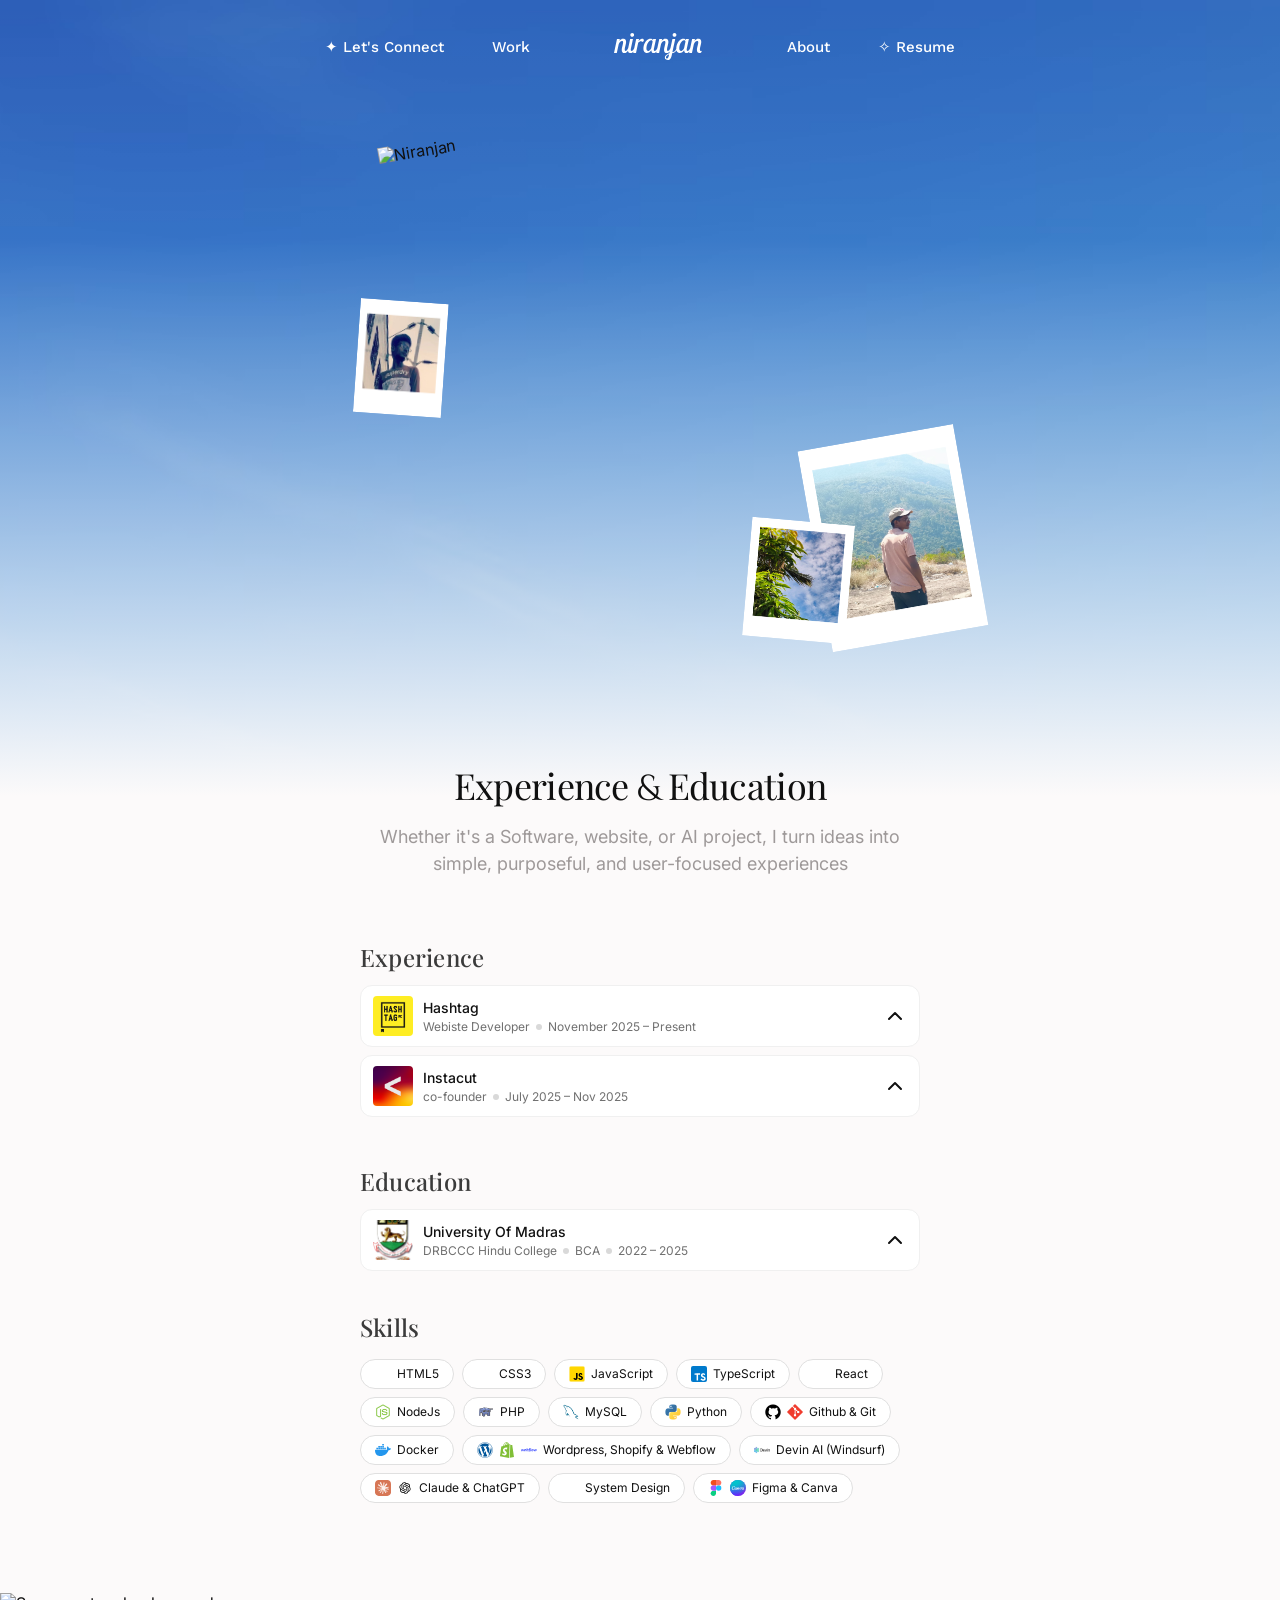
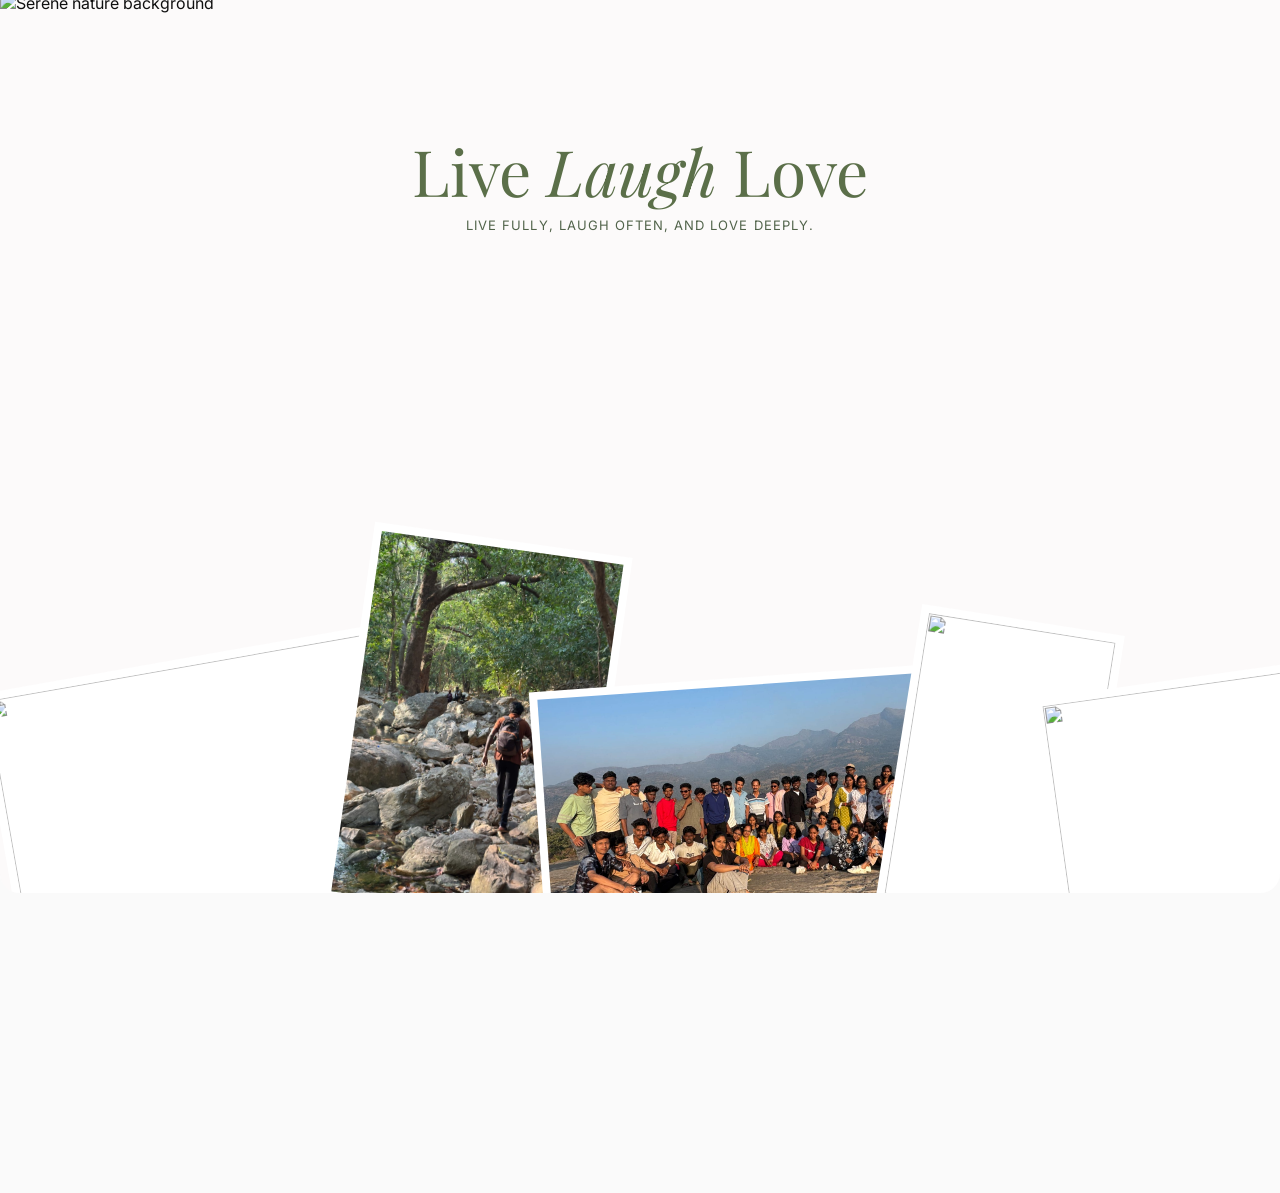
==== about.html @ 73307253 "first commit" ====
<!DOCTYPE html>
<html lang="en">
<head>
<meta charset="UTF-8">
<meta name="viewport" content="width=device-width, initial-scale=1.0">
<title>Niranjan’s — About</title>
<link rel="preconnect" href="https://fonts.googleapis.com">
<link rel="preconnect" href="https://fonts.gstatic.com" crossorigin>
<link href="https://fonts.googleapis.com/css2?family=Playfair+Display:ital,wght@0,400;0,500;1,400&family=Cinzel:wght@400;500&family=Inter:wght@400;500;600&family=Work+Sans:wght@400;500&display=swap" rel="stylesheet">
<script src="https://unpkg.com/@lottiefiles/dotlottie-wc@0.9.14/dist/dotlottie-wc.js" type="module"></script>

    <link rel="stylesheet" href="css/about.css">
    <link rel="stylesheet" href="css/style.css">
    <link rel="icon" href="public/assets/icons/favicon/favicon.ico" type="image/x-icon">
</head>
<body>

<!-- NAVBAR -->
        <nav class="navbar">
            <div class="nav-links-group">
                <a href="mailto:aniranjan2004@gmail.com" class="nav-link">
                    <div class="nav-link-inner">
                        <span>✦ Let's Connect</span>
                        <span>✦ Let's Connect</span>
                    </div>
                </a>
                <a href="#work" class="nav-link">
                    <div class="nav-link-inner">
                        <span>Work</span>
                        <span>Work</span>
                    </div>
                </a>
                <a href="index.html">
                  <img src="public/assets/icons/niranjan.svg" alt="Niranjan" class="nav-logo">
                </a>
                <a href="about.html" class="nav-link">
                    <div class="nav-link-inner">
                        <span>About</span>
                        <span>About</span>
                    </div>
                </a>
                <a href="https://drive.google.com/file/d/1R5BVgg8N4prDzlqv-1EK7jpvKaX9labQ/view?usp=sharing" target="_blank" class="nav-link"> 
                    <div class="nav-link-inner">
                        <span>✧ Resume</span>
                        <span>✧ Resume</span>
                    </div>
                </a>
            </div>
        </nav>

    <div class="main-wrapper">

<div class="about-hero-wrap">
  <div class="hero-bg-mask"></div>

  <!-- HERO PHOTO STACK -->
  <section class="hero-section">
    <dotlottie-wc
        src="https://lottie.host/df0c2ca3-79ed-4491-9a97-09121d2dab87/uftMooYGn1.lottie"
        class="hero-lottie"
        autoplay
        loop
        speed="0.5"
    ></dotlottie-wc>
    <div class="hero-photo-stack">
    <!-- Main portrait -->
    <img class="photo-main" src="public/assets/icons/paper.svg" alt="Niranjan" onclick="openLetter()" style="cursor:pointer;">
    <!-- Side portraits -->
    <img class="photo-portrait1" src="public/assets/images/about/niranjan1.png" alt="">
    <img class="photo-portrait2" src="public/assets/images/about/niranjan2.png" alt="">
    <img class="photo-landscape" src="public/assets/images/about/sky.png" alt="">
  </div>
</section>

<!-- LETTER MODAL -->
<div id="letter-modal" class="letter-modal" onclick="closeLetter(event)">
  <div class="letter-card" onclick="event.stopPropagation()">
    <button class="letter-close" onclick="closeLetter()">&times;</button>
    <div class="letter-content">
      <p class="letter-greeting">Dear Reader,</p>
      <p class="letter-body">
        I'm Niranjan — a freelancer and entrepreneur at the intersection of technology, design, and purposeful creation.
      </p>
      <p class="letter-body">
        I build digital experiences: websites, brands, and AI projects rooted in real problems. But what drives me isn't just the output. It's the questions behind it — why something should exist, how it should feel, and what it could mean to the person on the other end.
      </p>
      <p class="letter-body">
        <span style="color: rgb(135, 79, 255);">Curiosity is how I start. Action is how I finish.</span> And somewhere in between, I try to make things people actually connect with.
      </p>
      <p class="letter-body">
        When I'm not building, I'm exploring new tech, reading, watching anime, or finding ideas in everyday moments.
      </p>
      <p class="letter-signoff">Warm regards,</p>
      <p class="letter-name">Niranjan</p>
    </div>
  </div>
</div>

<!-- EXPERIENCE & EDUCATION -->
<section class="exp-section">
  <div class="exp-inner">
    <div class="section-header">
      <h1>Experience <span style="font-family:'Cinzel',serif;">&amp;</span> Education</h1>
      <p>Whether it's a Software, website, or AI project, I turn ideas into simple, purposeful, and user-focused experiences</p>
    </div>

    <div class="two-col">
      <!-- EXPERIENCE -->
      <div>
        <p class="col-label">Experience</p>

        <!-- Rentickle -->
        <div class="accordion-card" onclick="toggleCard(this)">
          <div class="card-header">
            <img class="card-logo" src="public/assets/images/about/hashtag.png" alt="Hashtag">
            <div class="card-meta">
              <div class="card-company">Hashtag</div>
              <div class="card-sub">
                <span class="card-role">Webiste Developer</span>
                <span class="card-dot"></span>
                <span class="card-date">November 2025 – Present</span>
              </div>
            </div>
            <svg class="card-chevron" viewBox="0 0 24 24" fill="none" stroke="currentColor" stroke-width="2" stroke-linecap="round" stroke-linejoin="round">
              <path d="M18 15L12 9L6 15"/>
            </svg>
          </div>
          <div class="card-body">
            <hr class="card-divider">
            <ul class="card-bullets">
              <li>Redesigned internal dashboards and product workflows, improving usability and operational efficiency for internal teams.</li>
              <li>Led redesign of the Trelif (premium furniture) experience, introducing improved product discovery and interaction patterns.</li>
              <li>Designed and launched key monetization features — Buy, Advance Payment, and Protection Plan, optimizing the checkout flow.</li>
            </ul>
            <div class="card-tags">
              <span class="tag tag-green">Bounce Rate ↓20%</span>
              <span class="tag tag-blue">Engagement ↑65%</span>
              <span class="tag tag-purple">Avg. Time on Page ↑40%</span>
            </div>
          </div>
        </div>

        <!-- Totality Corp -->
        <div class="accordion-card" onclick="toggleCard(this)">
          <div class="card-header">
            <img class="card-logo" src="public/assets/images/about/instacut.png" alt="InstaCut" style="object-fit:contain;">
            <div class="card-meta">
              <div class="card-company">Instacut</div>
              <div class="card-sub">
                <span class="card-role">co-founder</span>
                <span class="card-dot"></span>
                <span class="card-date">July 2025 – Nov 2025</span>
              </div>
            </div>
            <svg class="card-chevron" viewBox="0 0 24 24" fill="none" stroke="currentColor" stroke-width="2" stroke-linecap="round" stroke-linejoin="round">
              <path d="M18 15L12 9L6 15"/>
            </svg>
          </div>
          <div class="card-body">
            <hr class="card-divider">
            <ul class="card-bullets">
              <li>Built an AI Video Editor (MVP) which convert <span style="color:blueviolet">natural-language prompts into edit</span> (trim, resize, captions), cutting basic edit time.</li>
              <li>Engineered a modular Maestro + worker pipeline (FFmpeg, Whisper, Gemini) that turns user prompts into JSON task plans via an <span style="color:blueviolet">LLM orchestration layer</span>, enabling repeatable, scalable zero-shot edits.</li>
              <li>Developed frontend in JavaScript, delivering a responsive, low-latency editor UI that connects to the AI agent backend for real-time editing.</li>
            </ul>
            <div class="card-tags">
              <span class="tag tag-green">Edit Time ↓80%</span>
              <span class="tag tag-blue">Zero-Shot Success ↑95%</span>
              <span class="tag tag-purple">Response Time &lt; 10s</span>
            </div>
          </div>
        </div>
      </div>

      <!-- EDUCATION -->
      <div>
        <p class="col-label">Education</p>

        <div class="accordion-card" onclick="toggleCard(this)">
          <div class="card-header">
            <img class="card-logo" src="public/assets/images/about/madras-university.png" alt="University Of Madras">
            <div class="card-meta">
              <div class="card-company">University Of Madras</div>
              <div class="card-sub">
                <span class="card-role">DRBCCC Hindu College</span>
                <span class="card-dot"></span>
                <span class="card-role">BCA</span>
                <span class="card-dot"></span>
                <span class="card-date">2022 – 2025</span>
              </div>
            </div>
            <svg class="card-chevron" viewBox="0 0 24 24" fill="none" stroke="currentColor" stroke-width="2" stroke-linecap="round" stroke-linejoin="round">
              <path d="M18 15L12 9L6 15"/>
            </svg>
          </div>
          <div class="card-body">
            <hr class="card-divider">
            <ul class="card-bullets">
              <li>Internal Quality Assurance Cell (IQAC) - Student Member representing academic quality initiatives</li>
              <li>Published paper at International Conference - <span style="color:blueviolet">Researched and published a paper on AI & Blockchain</span></li>
              <li>Inohack Hackthon - Ranked <span style="color:blueviolet">Top 50</span> among 500+ team across Chennai</li>
            </ul>
          </div>
        </div>

        <!-- Skills -->
        <div class="skills-section">
          <p class="skills-label">Skills</p>
          <div class="skills-grid">
            <span class="skill-pill">
              <img src="https://framerusercontent.com/images/ukmuTyMJdiPz4SimpHiDBAeU.png" alt="">
              HTML5
            </span>
            <span class="skill-pill">
              <img src="https://framerusercontent.com/images/Sd2QKI3uytkiP9mJQQirVLv07QY.png" alt="">
              CSS3
            </span>
            <span class="skill-pill">
              <img src="public/assets/icons/skills/js.svg" alt="">
              JavaScript
            </span>
            <span class="skill-pill">
              <img src="public/assets/icons/skills/typescript.svg" alt="">
              TypeScript
            </span>
            <span class="skill-pill">
              <img src="https://framerusercontent.com/images/MJsxAOApPnA1B5Sj9H8xXHf47qk.png" alt="">
              React
            </span>
            <span class="skill-pill">
              <img src="public/assets/icons/skills/node.svg" alt="">
              NodeJs
            </span>
            <span class="skill-pill">
              <img src="public/assets/icons/skills/php.svg" alt="">
              PHP
            </span>
            <span class="skill-pill">
              <img src="public/assets/icons/skills/mysql.svg" alt="">
              MySQL
            </span>
            <span class="skill-pill">
              <img src="public/assets/icons/skills/py.svg" alt="">
              Python
            </span>
            <span class="skill-pill">
              <img src="public/assets/icons/skills/github.svg" alt="">
              <img src="public/assets/icons/skills/git.svg" alt="">
              Github &amp; Git
            </span>
            <span class="skill-pill">
              <img src="public/assets/icons/skills/docker.svg" alt="">
              Docker
            </span>
            <span class="skill-pill">
              <img src="public/assets/icons/skills/wordpress.svg" alt="">
              <img src="public/assets/icons/skills/shopify.svg" alt="">
              <img src="public/assets/icons/skills/webflow1.svg" alt="">
              Wordpress, Shopify &amp; Webflow
            </span>
            <!-- <span class="skill-pill">
              <img src="public/assets/icons/skills/shopify.svg" alt="">
              Shopify
            </span>
            <span class="skill-pill">
              <img src="public/assets/icons/skills/webflow1.svg" alt="">
              Webflow
            </span> -->
            <span class="skill-pill">
              <img src="public/assets/icons/skills/devin.png" alt="">
              Devin AI (Windsurf)
            </span>
            <span class="skill-pill">
              <img src="public/assets/icons/skills/claude.svg" alt="">
              <img src="public/assets/icons/skills/chatgpt.svg" alt="">
              Claude & ChatGPT
            </span>
            <span class="skill-pill">
              <img src="https://framerusercontent.com/images/UzRitgp1XWjh8Ueg2260X48p8.png" alt="">
              System Design
            </span>
            <span class="skill-pill">
              <img src="public/assets/icons/skills/figma.svg" alt="">
              <img src="public/assets/icons/skills/canva.svg" alt="">
              Figma &amp; Canva
            </span>
          </div>
        </div>
      </div>
    </div>
  </div>
</section>
</div> <!-- End about-hero-wrap -->

<!-- GALLERY / HAKUNA MATATA -->
<section class="gallery-section">
  <img class="gallery-bg" src="public/assets/images/about/lll/bg.png" alt="Serene nature background">

  <div class="gallery-text">
    <h2>Live <em>Laugh</em> Love</h2>
    <p>Live fully, laugh often, and love deeply.</p>
  </div>
  <div class="polaroid-float" style="width:420px;height:300px;bottom:-7%;left:0%;transform:rotate(-10deg);">
    <img src="public/assets/images/about/lll/1.png" alt="">
  </div>
  <div class="polaroid-float" style="width:260px;height:400px;bottom:-5%;left:27%;transform:rotate(8deg);">
    <img src="public/assets/images/about/lll/5.png" alt="">
  </div>
  <div class="polaroid-float" style="width:460px;height:280px;bottom:-7%;left:42%;transform:rotate(-4deg);">
    <img src="public/assets/images/about/lll/4.png" alt="">
  </div>
  <div class="polaroid-float" style="width:205px;height:320px;bottom:-5%;left:70%;transform:rotate(9deg);">
    <img src="public/assets/images/about/lll/8.png" alt="">
  </div>
  <div class="polaroid-float" style="width:290px;height:260px;bottom:-5%;left:82%;transform:rotate(-8deg);">
    <img src="public/assets/images/about/lll/3.png" alt="">
  </div>
</section>

    </div> <!-- End Main Wrapper -->

    <!-- FOOTER (Sticky underneath wrapper) -->
    <footer class="footer">
        <img src="https://framerusercontent.com/images/jcxIg0ZV0yKDXmeUEhqv7FK9Y.webp" alt="Background" class="footer-bg">
        
        <div class="footer-content">
            
            <div class="footer-row">
                <!-- Social Links -->
                <div class="social-links">
                    <a href="mailto:aniranjan2004@gmail.com" class="social-link">
                        <img src="https://framerusercontent.com/images/XbIeZJi5CO1p6mpJPpaR8ylKOU.svg?width=26&height=26" alt="Email">
                    </a>
                    <a href="https://x.com/_n1ran" class="social-link">
                        <img src="public/assets/icons/social-media/x.svg" alt="X">
                    </a>
                    <a href="https://www.linkedin.com/in/ni3an/" class="social-link">
                        <img src="https://framerusercontent.com/images/FRI0z8WljXBnvEGx5xS5xIxd1Y.svg" alt="LinkedIn">
                    </a>
                    <a href="https://www.instagram.com/im.niran/" class="social-link">
                        <img src="public/assets/icons/social-media/insta.svg" alt="Instagram">
                    </a>
                </div>

                <!-- Footer Nav -->
                <div class="footer-nav">
                    <a href="#" class="footer-nav-link">
                        <div class="nav-link-inner">
                            <span>Home</span>
                            <span>Home</span>
                        </div>
                    </a>
                    <a href="#work" class="footer-nav-link">
                        <div class="nav-link-inner">
                            <span>Work</span>
                            <span>Work</span>
                        </div>
                    </a>
                    <a href="about.html" class="footer-nav-link">
                        <div class="nav-link-inner">
                            <span>About</span>
                            <span>About</span>
                        </div>
                    </a>
                    <a href="#" class="footer-nav-link"> <!-- TODO: Add resume link -->
                        <div class="nav-link-inner">
                            <span>Resume</span>
                            <span>Resume</span>
                        </div>
                    </a>
                </div>
            </div>

            <!-- Animal Line Divider (Inline SVGs extracted from Framer) -->
            <div class="footer-divider">
                <img src="data:image/svg+xml,<svg xmlns=%22http://www.w3.org/2000/svg%22 xmlns:xlink=%22http://www.w3.org/1999/xlink%22 viewBox=%220 0 32 31.5%22><path d=%22M 31.432 29.7 C 27.215 30.011 22.353 29.326 18.779 28.572 C 17.732 28.352 16.796 28.126 16.019 27.917 C 15.426 27.757 14.925 27.608 14.538 27.479 C 11.913 26.604 10.5 24.585 7.808 21.69 C 5.654 19.375 3.769 14.085 3.096 11.729 C 2.446 9.126 2.733 3.423 9.087 1.431 C 14.451 -0.251 17.251 5.498 18.343 10.016 C 19.797 11.308 27.82 12.918 31.432 13.412 Z%22 fill=%22rgb(189, 93, 9)%22></path><path d=%22M 18.779 28.572 C 22.353 29.326 27.215 30.011 31.432 29.7 L 31.432 13.412 C 27.82 12.918 19.797 11.308 18.343 10.016 L 18.779 12.335 C 18.195 7.87 15.44 -0.561 9.087 1.431 C 2.733 3.423 2.446 9.126 3.096 11.729 C 3.769 14.085 5.654 19.375 7.808 21.69 C 10.5 24.585 11.913 26.604 14.538 27.479 C 14.925 27.608 15.426 27.757 16.019 27.917 C 16.796 28.126 17.732 28.352 18.779 28.572 Z%22 fill=%22transparent%22 stroke-width=%220.73%22 stroke=%22rgb(0,0,0)%22 stroke-linejoin=%22round%22 stroke-dasharray=%22%22></path><path d=%22M 24.934 17.554 C 25.065 17.652 25.208 17.763 25.357 17.883 C 26.341 18.617 27.72 19.449 27.627 18.564 C 27.549 17.831 26.846 17.261 26.214 16.915 C 25.978 16.812 25.749 16.709 25.54 16.612 C 25.725 16.675 25.964 16.778 26.214 16.915 C 26.846 17.261 27.549 17.831 27.627 18.564 C 27.72 19.449 26.341 18.617 25.357 17.883 C 25.204 17.768 25.061 17.657 24.934 17.554 Z%22 fill=%22rgb(189, 93, 9)%22></path><path d=%22M 20.627 16.208 C 20.932 16.521 21.25 16.832 21.569 17.135 C 23.174 18.469 24.392 20.227 26.908 20.595 C 27.016 20.561 27.125 20.517 27.237 20.411 C 27.348 20.308 27.418 20.138 27.422 19.999 C 27.427 19.717 27.328 19.544 27.242 19.38 C 27.058 19.061 26.838 18.81 26.612 18.567 C 26.156 18.088 25.664 17.665 25.146 17.271 L 24.712 17.829 C 25.201 18.228 25.707 18.599 26.269 18.921 C 26.507 19.053 26.743 19.18 27.053 19.264 C 27.208 19.293 27.396 19.37 27.699 19.214 C 27.848 19.13 27.943 18.955 27.966 18.838 C 27.995 18.713 27.99 18.62 27.98 18.527 C 27.73 17.206 26.609 16.684 25.644 16.311 L 25.406 16.901 C 26.093 17.203 26.788 17.484 27.512 17.714 C 27.887 17.819 28.211 17.956 28.706 17.935 C 28.775 17.923 28.867 17.917 28.974 17.811 C 29.027 17.755 29.056 17.677 29.06 17.61 C 29.063 17.544 29.053 17.504 29.04 17.458 C 28.987 17.311 28.919 17.237 28.853 17.153 C 28.718 16.995 28.581 16.871 28.432 16.74 C 27.689 16.094 26.866 15.528 25.955 15.159 C 25.542 14.998 25.108 14.856 24.665 14.862 C 25.103 14.904 25.511 15.087 25.898 15.284 C 26.749 15.731 27.494 16.345 28.167 17.023 C 28.299 17.156 28.418 17.285 28.517 17.418 C 28.565 17.483 28.607 17.559 28.611 17.587 C 28.613 17.593 28.609 17.592 28.61 17.574 C 28.609 17.555 28.621 17.519 28.642 17.497 C 28.685 17.458 28.68 17.474 28.656 17.472 C 28.403 17.47 28.015 17.332 27.685 17.21 C 27.006 16.952 26.334 16.644 25.675 16.323 L 25.436 16.913 C 26.265 17.235 27.194 17.866 27.273 18.601 C 27.277 18.642 27.273 18.671 27.272 18.671 C 27.268 18.675 27.292 18.621 27.331 18.6 C 27.409 18.571 27.318 18.598 27.233 18.568 C 27.05 18.519 26.832 18.41 26.624 18.293 C 26.12 18.005 25.624 17.649 25.157 17.279 L 24.723 17.838 C 25.218 18.203 25.704 18.602 26.136 19.029 C 26.35 19.243 26.556 19.47 26.698 19.698 C 26.768 19.808 26.814 19.931 26.812 19.972 C 26.811 19.992 26.817 19.977 26.814 19.986 C 26.809 19.994 26.78 20.016 26.73 20.033 C 25.125 19.834 23.261 18.206 21.659 17.031 C 21.312 16.762 20.964 16.485 20.627 16.208 Z%22 fill=%22rgb(0,0,0)%22></path><path d=%22M 19.375 27.988 C 19.366 27.988 19.357 27.987 19.348 27.987 C 19.357 27.987 19.366 27.987 19.375 27.988 Z%22 fill=%22rgb(189, 93, 9)%22></path><path d=%22M 16.05 24.419 C 16.285 24.598 16.529 24.768 16.776 24.932 C 17.395 25.334 18.019 25.724 18.759 25.967 C 19.18 26.096 19.601 26.215 20.01 26.345 C 20.214 26.411 20.417 26.479 20.604 26.557 C 20.696 26.596 20.786 26.638 20.858 26.682 C 20.893 26.704 20.924 26.727 20.939 26.742 C 20.956 26.756 20.942 26.766 20.923 26.702 C 20.919 26.681 20.916 26.651 20.923 26.613 C 20.929 26.573 20.951 26.529 20.972 26.502 C 21.022 26.444 21.05 26.44 21.058 26.435 C 21.074 26.429 21.048 26.435 21.021 26.435 C 20.965 26.436 20.888 26.432 20.81 26.426 C 20.654 26.413 20.485 26.393 20.312 26.379 C 20.137 26.365 19.959 26.352 19.758 26.364 C 19.658 26.372 19.552 26.383 19.425 26.424 C 19.306 26.464 19.117 26.553 19.022 26.77 C 18.999 26.827 18.973 26.887 18.978 27.005 C 18.98 27.124 19.075 27.275 19.159 27.327 C 19.324 27.432 19.396 27.419 19.468 27.431 C 19.605 27.443 19.705 27.437 19.806 27.432 C 20.005 27.42 20.187 27.403 20.365 27.396 C 20.79 27.372 21.227 27.424 21.364 27.604 C 21.381 27.622 21.379 27.633 21.37 27.594 C 21.357 27.552 21.392 27.465 21.406 27.459 C 21.432 27.442 21.351 27.498 21.271 27.521 C 21.1 27.578 20.886 27.613 20.674 27.639 C 20.247 27.689 19.8 27.706 19.361 27.704 L 19.336 28.27 C 19.943 28.286 20.697 28.339 21.088 28.648 C 21.105 28.664 21.111 28.678 21.11 28.666 C 21.105 28.653 21.125 28.607 21.13 28.611 C 21.136 28.617 21.072 28.653 21.011 28.669 C 20.881 28.706 20.732 28.721 20.581 28.729 C 20.281 28.742 19.971 28.721 19.665 28.678 C 19.376 28.636 19.088 28.574 18.809 28.475 C 19.069 28.618 19.349 28.726 19.636 28.812 C 19.94 28.902 20.253 28.967 20.576 28.995 C 20.74 29.007 20.9 29.014 21.08 28.987 C 21.17 28.967 21.263 28.961 21.383 28.857 C 21.443 28.808 21.492 28.677 21.468 28.589 C 21.449 28.499 21.413 28.45 21.377 28.403 C 20.751 27.815 20.052 27.798 19.36 27.703 L 19.335 28.27 C 19.798 28.307 20.26 28.32 20.735 28.289 C 20.974 28.271 21.211 28.248 21.474 28.173 C 21.606 28.127 21.749 28.099 21.929 27.915 C 22.019 27.826 22.094 27.621 22.058 27.467 C 22.027 27.314 21.966 27.232 21.909 27.158 C 21.416 26.612 20.801 26.673 20.334 26.675 C 20.135 26.684 19.941 26.703 19.763 26.715 C 19.676 26.721 19.586 26.724 19.535 26.72 C 19.514 26.723 19.489 26.697 19.575 26.748 C 19.62 26.773 19.689 26.881 19.688 26.953 C 19.69 27.023 19.676 27.041 19.674 27.05 C 19.645 27.108 19.615 27.103 19.653 27.09 C 19.685 27.077 19.747 27.065 19.813 27.059 C 19.948 27.046 20.106 27.049 20.267 27.056 C 20.429 27.064 20.596 27.076 20.774 27.082 C 20.865 27.084 20.956 27.087 21.066 27.077 C 21.125 27.071 21.181 27.068 21.278 27.033 C 21.323 27.014 21.392 26.99 21.468 26.898 C 21.502 26.856 21.533 26.792 21.543 26.731 C 21.554 26.673 21.55 26.623 21.541 26.579 C 21.5 26.407 21.409 26.33 21.345 26.273 C 21.277 26.217 21.215 26.181 21.155 26.149 C 21.035 26.087 20.922 26.045 20.811 26.007 C 20.588 25.932 20.37 25.877 20.153 25.826 C 19.718 25.726 19.287 25.647 18.86 25.564 C 18.185 25.422 17.504 25.117 16.843 24.813 C 16.576 24.688 16.311 24.557 16.05 24.419 Z%22 fill=%22rgb(0,0,0)%22></path><path d=%22M 6.327 11.258 C 6.394 11.931 6.879 13.115 8.279 12.469 C 9.679 11.823 10.163 10.988 10.231 10.652 M 10.231 10.652 L 9.76 8.835 M 10.231 10.652 C 10.679 11.078 11.913 11.594 12.856 11.527 C 14.159 11.434 14.673 10.988 14.942 10.585 C 15.211 10.181 15.144 9.889 15.144 9.642%22 fill=%22transparent%22 stroke-width=%220.73%22 stroke=%22rgb(0,0,0)%22 stroke-linecap=%22round%22 stroke-linejoin=%22round%22 stroke-dasharray=%22%22></path><path d=%22M 8.615 8.498 L 9.76 8.902 L 10.5 7.96%22 fill=%22transparent%22 stroke-width=%220.73%22 stroke=%22rgb(0,0,0)%22 stroke-linecap=%22round%22 stroke-miterlimit=%2210%22 stroke-dasharray=%22%22></path><path d=%22M 6.327 16.844 C 6.462 17.405 6.785 18.446 7 18.123 C 7.215 17.8 6.641 17.136 6.327 16.844 Z%22 fill=%22rgb(0,0,0)%22></path><path d=%22M 7.673 19.133 C 7.898 19.738 8.454 20.923 8.885 20.815 C 9.315 20.708 8.256 19.649 7.673 19.133 Z%22 fill=%22rgb(0,0,0)%22></path><path d=%22M 18.806 13.16 C 18.625 13.781 18.367 15.064 18.777 15.234 C 19.187 15.404 18.967 13.922 18.806 13.16 Z%22 fill=%22rgb(0,0,0)%22></path><path d=%22M 9.76 20.815 C 9.894 21.129 10.204 21.663 10.365 21.286 C 10.527 20.91 10.029 20.815 9.76 20.815 Z%22 fill=%22rgb(0,0,0)%22></path><path d=%22M 19.281 13.65 C 19.366 13.791 19.562 14.03 19.664 13.861 C 19.767 13.692 19.451 13.65 19.281 13.65 Z%22 fill=%22rgb(0,0,0)%22></path><path d=%22M 10.231 22.498 C 10.32 22.7 10.527 23.09 10.635 23.036 C 10.742 22.983 10.41 22.655 10.231 22.498 Z%22 fill=%22rgb(0,0,0)%22></path><path d=%22M 6.223 7.189 C 6.115 7.135 5.923 7.323 5.923 7.422 C 5.923 7.691 6.156 7.705 6.223 7.66 C 6.492 7.526 6.382 7.269 6.223 7.189 Z%22 fill=%22rgb(0,0,0)%22 stroke-width=%220.59%22 stroke=%22rgb(0,0,0)%22 stroke-miterlimit=%2210%22 stroke-dasharray=%22%22></path><path d=%22M 13.529 6.009 C 13.425 6.045 13.488 6.509 13.694 6.449 C 14.263 6.283 13.896 5.708 13.529 6.009 Z%22 fill=%22rgb(0,0,0)%22 stroke-width=%220.59%22 stroke=%22rgb(0,0,0)%22 stroke-miterlimit=%2210%22 stroke-dasharray=%22%22></path><path d=%22M 29.884 28.084 C 30.243 27.95 30.988 27.721 31.096 27.883 C 31.231 28.084 30.759 28.421 29.884 28.084 Z%22 fill=%22rgb(0,0,0)%22></path></svg>">
                <img src="data:image/svg+xml,<svg xmlns=%22http://www.w3.org/2000/svg%22 xmlns:xlink=%22http://www.w3.org/1999/xlink%22 viewBox=%220 0 28 37%22><path d=%22M 7.627 11.569 L 6.405 37.095 L 25.604 37.095 L 23.357 31.974 C 22.6 29.201 19.283 22.179 17.719 19.014 L 21.386 17.439 C 25.052 14.169 24.5 13.106 24.737 11.569 C 24.973 10.033 23.475 8.536 22.608 8.26 C 21.74 7.985 20.439 7.118 14.526 6.803 C 9.795 6.551 7.956 9.875 7.627 11.569 Z%22 fill=%22rgb(105,152,79)%22 stroke-width=%220.5%22 stroke=%22rgb(0,0,0)%22 stroke-linecap=%22round%22 stroke-miterlimit=%2210%22 stroke-dasharray=%22%22></path><path d=%22M 14.092 2.549 L 16.734 0.697%22 fill=%22transparent%22 stroke-width=%220.5%22 stroke=%22rgb(0,0,0)%22 stroke-linecap=%22round%22 stroke-miterlimit=%2210%22 stroke-dasharray=%22%22></path><path d=%22M 8.889 2.194 C 9.756 2.299 11.656 2.627 12.318 3.1%22 fill=%22transparent%22 stroke-width=%220.5%22 stroke=%22rgb(0,0,0)%22 stroke-linecap=%22round%22 stroke-miterlimit=%2210%22 stroke-dasharray=%22%22></path><path d=%22M 9.913 4.676 C 9.152 5.497 10.02 6.947 10.601 7.637 C 10.633 7.675 10.691 7.673 10.723 7.636 C 11.536 6.709 13.256 6.627 14.135 6.712 C 14.19 6.717 14.234 6.666 14.218 6.612 C 14.085 6.177 13.755 5.373 13.264 4.912 C 12.594 4.282 10.899 3.612 9.913 4.676 Z%22 fill=%22rgb(255,255,255)%22 stroke-width=%220.5%22 stroke=%22rgb(0,0,0)%22 stroke-linecap=%22round%22 stroke-miterlimit=%2210%22 stroke-dasharray=%22%22></path><path d=%22M 17.128 16.454 C 17.956 15.981 19.927 15.138 21.188 15.548 C 22.45 15.957 22.976 15.902 23.081 15.823%22 fill=%22transparent%22 stroke-width=%220.5%22 stroke=%22rgb(0,0,0)%22 stroke-linecap=%22round%22 stroke-miterlimit=%2210%22 stroke-dasharray=%22%22></path><path d=%22M 14.219 23.786 L 14.684 24.45 L 15.451 24.45 C 15.532 24.45 15.56 24.343 15.49 24.303 L 15.345 24.22 C 15.286 24.187 15.294 24.1 15.358 24.077 L 15.574 24 C 15.639 23.977 15.645 23.886 15.583 23.855 L 15.266 23.697 C 15.227 23.678 15.211 23.631 15.23 23.592 L 15.613 22.8 C 15.648 22.727 15.562 22.654 15.495 22.702 L 14.684 23.288 L 14.684 23.583 C 14.684 23.627 14.648 23.662 14.605 23.662 L 14.283 23.662 C 14.219 23.662 14.182 23.734 14.219 23.786 Z%22 fill=%22rgb(0,0,0)%22></path><path d=%22M 12.87 27.523 L 14.684 24.45 M 14.684 24.45 L 14.219 23.786 C 14.182 23.734 14.219 23.662 14.283 23.662 L 14.605 23.662 C 14.648 23.662 14.684 23.627 14.684 23.583 L 14.684 23.288 M 14.684 24.45 L 15.451 24.45 C 15.532 24.45 15.56 24.343 15.49 24.303 L 15.345 24.22 C 15.286 24.187 15.294 24.1 15.358 24.077 L 15.574 24 C 15.639 23.977 15.645 23.886 15.583 23.855 L 15.266 23.697 C 15.227 23.678 15.211 23.631 15.23 23.592 L 15.613 22.8 C 15.648 22.727 15.562 22.654 15.495 22.702 L 14.684 23.288 M 14.684 22.914 L 14.684 23.288%22 fill=%22transparent%22 stroke-width=%220.5%22 stroke=%22rgb(0,0,0)%22 stroke-linecap=%22round%22 stroke-miterlimit=%2210%22 stroke-dasharray=%22%22></path><path d=%22M 21.433 20.714 L 21.898 21.378 L 22.665 21.378 C 22.746 21.378 22.775 21.271 22.705 21.231 L 22.559 21.148 C 22.501 21.114 22.508 21.028 22.572 21.005 L 22.788 20.928 C 22.854 20.904 22.859 20.814 22.797 20.783 L 22.48 20.625 C 22.441 20.605 22.426 20.559 22.444 20.52 L 22.827 19.728 C 22.862 19.654 22.776 19.582 22.71 19.63 L 21.898 20.216 L 21.898 20.511 C 21.898 20.555 21.863 20.59 21.819 20.59 L 21.497 20.59 C 21.434 20.59 21.396 20.662 21.433 20.714 Z%22 fill=%22rgb(0,0,0)%22></path><path d=%22M 20.084 24.45 L 21.898 21.378 M 21.898 21.378 L 21.433 20.714 C 21.396 20.662 21.434 20.59 21.497 20.59 L 21.819 20.59 C 21.863 20.59 21.898 20.555 21.898 20.511 L 21.898 20.216 M 21.898 21.378 L 22.665 21.378 C 22.746 21.378 22.775 21.271 22.705 21.231 L 22.559 21.148 C 22.501 21.114 22.508 21.028 22.572 21.005 L 22.788 20.928 C 22.854 20.904 22.859 20.814 22.797 20.783 L 22.48 20.625 C 22.441 20.605 22.426 20.559 22.444 20.52 L 22.827 19.728 C 22.862 19.654 22.776 19.582 22.71 19.63 L 21.898 20.216 M 21.898 19.841 L 21.898 20.216%22 fill=%22transparent%22 stroke-width=%220.5%22 stroke=%22rgb(0,0,0)%22 stroke-linecap=%22round%22 stroke-miterlimit=%2210%22 stroke-dasharray=%22%22></path><path d=%22M 18.153 4.794 C 18.77 5.658 18.204 6.667 17.822 7.091 C 17.807 7.109 17.785 7.117 17.762 7.116 C 16.581 7.061 14.273 6.846 14.211 6.409 C 14.132 5.857 14.526 4.282 15.511 3.77 C 16.497 3.258 17.364 3.691 18.153 4.794 Z%22 fill=%22rgb(255,255,255)%22 stroke-width=%220.5%22 stroke=%22rgb(0,0,0)%22 stroke-linecap=%22round%22 stroke-miterlimit=%2210%22 stroke-dasharray=%22%22></path><path d=%22M 16.3 5.267 C 16.3 5.049 16.476 4.873 16.694 4.873 C 16.912 4.873 17.088 5.049 17.088 5.267 C 17.088 5.484 16.912 5.66 16.694 5.66 C 16.476 5.66 16.3 5.484 16.3 5.267 Z%22 fill=%22rgb(0,0,0)%22></path><path d=%22M 11.096 5.66 C 11.096 5.443 11.273 5.267 11.49 5.267 C 11.708 5.267 11.885 5.443 11.885 5.66 C 11.885 5.878 11.708 6.054 11.49 6.054 C 11.273 6.054 11.096 5.878 11.096 5.66 Z%22 fill=%22rgb(0,0,0)%22></path><path d=%22M 4.118 12.121 C 4.489 11.318 6.505 11.508 7.526 11.714 C 7.562 11.721 7.588 11.752 7.588 11.789 C 7.586 14.501 7.498 19.794 7.154 19.763 C 6.81 19.731 5.945 19.31 5.547 19.098 C 5.541 19.095 5.535 19.09 5.53 19.085 C 2.031 15.741 3.646 13.144 4.118 12.121 Z%22 fill=%22rgb(105,152,79)%22></path><path d=%22M 3.33 22.481 C 3.546 20.352 5.87 19.912 7.077 19.956 C 7.12 19.958 7.153 19.994 7.151 20.037 L 6.839 28.311 L 6.37 37.123 C 6.368 37.171 6.325 37.206 6.278 37.196 C 4.782 36.883 1.984 35.503 2.108 32.289 C 2.215 29.501 4.46 28.549 6.066 28.351 C 5.734 28.289 5.306 28.139 4.789 27.838 C 3.369 27.011 3.054 25.199 3.33 22.481 Z%22 fill=%22rgb(105,152,79)%22></path><path d=%22M 6.839 28.311 C 6.628 28.429 5.924 28.5 4.789 27.838 C 3.369 27.011 3.054 25.199 3.33 22.481 C 3.546 20.352 5.87 19.912 7.077 19.956 C 7.12 19.958 7.153 19.994 7.151 20.037 Z M 6.839 28.311 C 5.314 28.271 2.234 29.012 2.108 32.289 C 1.984 35.503 4.782 36.883 6.278 37.196 C 6.325 37.206 6.368 37.171 6.37 37.123 Z M 4.118 12.121 C 4.489 11.318 6.505 11.508 7.526 11.714 C 7.562 11.721 7.588 11.752 7.588 11.789 C 7.586 14.501 7.498 19.794 7.154 19.763 C 6.81 19.731 5.945 19.31 5.547 19.098 C 5.541 19.095 5.535 19.09 5.53 19.085 C 2.031 15.741 3.646 13.144 4.118 12.121 Z%22 fill=%22transparent%22 stroke-width=%220.5%22 stroke=%22rgb(0,0,0)%22 stroke-linecap=%22round%22 stroke-miterlimit=%2210%22 stroke-dasharray=%22%22></path></svg>">
                <img src="data:image/svg+xml,<svg xmlns=%22http://www.w3.org/2000/svg%22 xmlns:xlink=%22http://www.w3.org/1999/xlink%22 viewBox=%220 0 32 16.5%22><path d=%22M 1.25 15.75 L 31.75 15.75%22 fill=%22transparent%22></path><path d=%22M 4.875 7.141 L 5.75 10.891 C 5.35 11.491 4.833 11.307 4.625 11.141 L 3.375 7.141 C 1.475 7.141 1.25 4.888 1.25 3.764 C 1.25 3.086 2.104 5.22 2.75 5.014 C 3.441 4.793 3.082 2.378 3.375 2.89 C 4.375 4.639 4.75 5.639 5.125 2.889 C 5.125 1.889 5.45 2.941 5.75 4.641 C 6.05 6.341 5.292 7.016 4.875 7.141 Z%22 fill=%22rgb(217,217,217)%22 stroke-width=%220.75%22 stroke=%22rgb(0,0,0)%22 stroke-linecap=%22round%22 stroke-miterlimit=%2210%22 stroke-dasharray=%22%22></path><path d=%22M 26.5 6.889 L 26 10.264 C 26.3 11.364 27.042 10.972 27.375 10.639 L 28.25 6.889 C 30.5 6.139 29.75 2.889 28.25 2.639 C 26 2.639 25.792 5.597 26.5 6.889 Z%22 fill=%22rgb(217,217,217)%22 stroke-width=%220.75%22 stroke=%22rgb(0,0,0)%22 stroke-linecap=%22round%22 stroke-miterlimit=%2210%22 stroke-dasharray=%22%22></path><path d=%22M 9.176 12.59 C 2.598 9.841 5.617 13.736 7.949 16.027 L 23.902 16.027 C 28.614 9.894 24.965 11.18 22.552 12.59 C 25.497 9.524 22.634 7.083 20.834 6.246 C 18.772 2.227 16.621 4.571 15.803 6.246 C 13.054 2.122 10.812 4.88 10.035 6.774 C 6.304 8.572 7.908 11.401 9.176 12.59 Z%22 fill=%22rgb(148,234,76)%22 stroke-width=%220.75%22 stroke=%22rgb(0,0,0)%22 stroke-linecap=%22round%22 stroke-miterlimit=%2210%22 stroke-dasharray=%22%22></path><path d=%22M 12 9.875 C 13.375 9.875 15.65 10.5 16.25 10.5 C 17 10.5 19.125 9.875 20.375 9.875%22 fill=%22transparent%22 stroke-width=%220.75%22 stroke=%22rgb(0,0,0)%22 stroke-linecap=%22round%22 stroke-miterlimit=%2210%22 stroke-dasharray=%22%22></path><path d=%22M 18 6.875 C 18 6.392 18.28 6 18.625 6 C 18.97 6 19.25 6.392 19.25 6.875 C 19.25 7.358 18.97 7.75 18.625 7.75 C 18.28 7.75 18 7.358 18 6.875 Z%22 fill=%22rgb(0,0,0)%22></path><path d=%22M 12.5 6.875 C 12.5 6.392 12.78 6 13.125 6 C 13.47 6 13.75 6.392 13.75 6.875 C 13.75 7.358 13.47 7.75 13.125 7.75 C 12.78 7.75 12.5 7.358 12.5 6.875 Z%22 fill=%22rgb(0,0,0)%22></path></svg>">
                <img src="data:image/svg+xml,<svg xmlns=%22http://www.w3.org/2000/svg%22 xmlns:xlink=%22http://www.w3.org/1999/xlink%22 viewBox=%220 0 32 18%22><path d=%22M 8.161 15.453 C 7.911 14.662 7.661 13.028 8.661 12.828%22 fill=%22transparent%22 stroke-width=%220.75%22 stroke=%22rgb(0,0,0)%22 stroke-linecap=%22round%22 stroke-miterlimit=%2210%22 stroke-dasharray=%22%22></path><path d=%22M 20.912 13.078 C 21.287 13.537 22.012 14.853 21.912 16.453%22 fill=%22transparent%22 stroke-width=%220.75%22 stroke=%22rgb(0,0,0)%22 stroke-linecap=%22round%22 stroke-miterlimit=%2210%22 stroke-dasharray=%22%22></path><path d=%22M 24.037 11.828 C 24.62 12.453 25.687 14.103 25.287 15.703%22 fill=%22transparent%22 stroke-width=%220.75%22 stroke=%22rgb(0,0,0)%22 stroke-linecap=%22round%22 stroke-miterlimit=%2210%22 stroke-dasharray=%22%22></path><path d=%22M 11.411 13.203 C 9.811 13.203 8.393 12.564 8.286 11.953 C 7.879 9.614 8.661 7.453 13.786 6.203 C 18.911 4.953 23.411 7.578 23.786 8.328 C 24.161 9.078 24.036 10.203 24.036 11.203 C 24.036 12.003 22.87 12.703 22.286 12.953 C 19.328 13.037 13.011 13.203 11.411 13.203 Z%22 fill=%22rgb(217,0,0)%22 stroke-width=%220.75%22 stroke=%22rgb(0,0,0)%22 stroke-linecap=%22round%22 stroke-miterlimit=%2210%22 stroke-dasharray=%22%22></path><path d=%22M 24.536 1.578 C 23.736 1.978 24.703 5.495 25.286 7.078 C 27.186 7.279 28.995 4.912 29.661 3.703 C 30.611 -0.001 28.554 1.264 27.238 2.507 C 27.129 2.61 26.954 2.598 26.861 2.481 C 25.649 0.965 25.492 1.101 24.536 1.578 Z%22 fill=%22rgb(217,0,0)%22></path><path d=%22M 24.037 8.578 L 25.287 7.078 M 25.287 7.078 C 24.703 5.495 23.737 1.978 24.537 1.578 C 25.492 1.101 25.649 0.965 26.861 2.481 C 26.954 2.598 27.129 2.61 27.238 2.507 C 28.554 1.264 30.611 -0.001 29.662 3.703 C 28.995 4.912 27.187 7.279 25.287 7.078 Z%22 fill=%22transparent%22 stroke-width=%220.75%22 stroke=%22rgb(0,0,0)%22 stroke-linecap=%22round%22 stroke-miterlimit=%2210%22 stroke-dasharray=%22%22></path><path d=%22M 2.287 3.578 C 1.887 4.978 4.87 7.245 6.412 8.203 C 6.787 7.704 7.786 6.953 7.661 4.078 C 7.571 1.996 6.448 2.899 5.742 3.8 C 5.637 3.934 5.43 3.937 5.324 3.804 C 3.919 2.059 2.763 1.912 2.287 3.578 Z%22 fill=%22rgb(217,0,0)%22></path><path d=%22M 8.287 9.328 L 6.412 8.203 M 6.412 8.203 C 4.87 7.245 1.887 4.978 2.287 3.578 C 2.763 1.912 3.919 2.059 5.324 3.804 C 5.43 3.937 5.637 3.934 5.742 3.8 C 6.448 2.899 7.571 1.996 7.661 4.078 C 7.786 6.953 6.787 7.704 6.412 8.203 Z%22 fill=%22transparent%22 stroke-width=%220.75%22 stroke=%22rgb(0,0,0)%22 stroke-linecap=%22round%22 stroke-miterlimit=%2210%22 stroke-dasharray=%22%22></path><path d=%22M 24.287 10.828 C 24.995 10.828 26.512 11.503 26.912 14.203%22 fill=%22transparent%22 stroke-width=%220.75%22 stroke=%22rgb(0,0,0)%22 stroke-linecap=%22round%22 stroke-miterlimit=%2210%22 stroke-dasharray=%22%22></path><path d=%22M 22.912 12.703 C 23.245 13.412 23.862 14.978 23.662 15.578%22 fill=%22transparent%22 stroke-width=%220.75%22 stroke=%22rgb(0,0,0)%22 stroke-linecap=%22round%22 stroke-miterlimit=%2210%22 stroke-dasharray=%22%22></path><path d=%22M 12.162 16.078 C 12.12 15.203 12.162 13.428 12.662 13.328%22 fill=%22transparent%22 stroke-width=%220.75%22 stroke=%22rgb(0,0,0)%22 stroke-linecap=%22round%22 stroke-miterlimit=%2210%22 stroke-dasharray=%22%22></path><path d=%22M 10.286 15.953 C 9.995 15.453 9.561 14.203 10.161 13.203%22 fill=%22transparent%22 stroke-width=%220.75%22 stroke=%22rgb(0,0,0)%22 stroke-linecap=%22round%22 stroke-miterlimit=%2210%22 stroke-dasharray=%22%22></path><path d=%22M 6.287 13.828 C 6.37 12.912 6.812 11.078 7.912 11.078%22 fill=%22transparent%22 stroke-width=%220.75%22 stroke=%22rgb(0,0,0)%22 stroke-linecap=%22round%22 stroke-miterlimit=%2210%22 stroke-dasharray=%22%22></path><path d=%22M 17.662 4.828 C 17.662 4.621 17.829 4.453 18.037 4.453 C 18.244 4.453 18.412 4.621 18.412 4.828 C 18.412 5.035 18.244 5.203 18.037 5.203 C 17.829 5.203 17.662 5.035 17.662 4.828 Z%22 fill=%22rgb(0,0,0)%22></path><path d=%22M 12.912 5.328 C 12.912 5.121 13.079 4.953 13.287 4.953 C 13.494 4.953 13.662 5.121 13.662 5.328 C 13.662 5.535 13.494 5.703 13.287 5.703 C 13.079 5.703 12.912 5.535 12.912 5.328 Z%22 fill=%22rgb(0,0,0)%22></path><path d=%22M 15.037 8.203 C 15.328 8.453 16.162 8.728 17.162 7.828%22 fill=%22transparent%22 stroke-width=%220.75%22 stroke=%22rgb(0,0,0)%22 stroke-linecap=%22round%22 stroke-miterlimit=%2210%22 stroke-dasharray=%22%22></path></svg>">
                <img src="data:image/svg+xml,<svg xmlns=%22http://www.w3.org/2000/svg%22 xmlns:xlink=%22http://www.w3.org/1999/xlink%22 viewBox=%220 0 32 29.5%22><path d=%22M 22.202 23.964 L 25.432 29.968 L 11.015 29.968 C 10.598 28.87 10.244 26.078 10.331 25.169 C 10.424 24.196 10.903 24.18 10.98 24.196 C 11.784 24.52 13.92 25.169 15.663 25.169 C 17.407 25.169 20.749 24.366 22.202 23.964 Z%22 fill=%22rgb(255,255,255)%22 stroke-width=%220.7%22 stroke=%22rgb(0,0,0)%22 stroke-linecap=%22round%22 stroke-miterlimit=%2210%22 stroke-dasharray=%22%22></path><path d=%22M 24.149 10.053 C 18.881 6.158 13.793 7.131 11.907 8.105 C 0.779 15.061 7.758 22.217 8.569 22.804 C 11.258 24.752 17.286 26.375 23.546 23.222 C 28.66 20.646 26.838 13.113 24.149 10.053 Z%22 fill=%22rgb(255,255,255)%22 stroke-width=%220.79%22 stroke=%22rgb(0,0,0)%22 stroke-linecap=%22round%22 stroke-miterlimit=%2210%22 stroke-dasharray=%22%22></path><path d=%22M 18.121 25.633 C 17.843 26.251 17.398 27.627 17.843 28.184 C 18.399 28.879 19.28 28.276 19.466 27.998 C 19.651 27.72 20.393 26.607 20.393 25.401%22 fill=%22transparent%22 stroke-width=%220.65%22 stroke=%22rgb(0,0,0)%22 stroke-linecap=%22round%22 stroke-miterlimit=%2210%22 stroke-dasharray=%22%22></path><path d=%22M 16.832 3.168 C 17.041 3.006 17.305 2.958 17.598 3.065 C 18.096 3.249 18.229 3.782 18.246 4.229 C 18.253 4.418 18.24 4.613 18.216 4.8 C 18.449 4.609 18.663 4.466 18.861 4.37 C 19.205 4.201 19.519 4.159 19.79 4.252 C 20.062 4.345 20.242 4.558 20.354 4.796 C 20.466 5.034 20.519 5.316 20.532 5.591 C 20.555 6.115 20.196 6.542 19.821 6.842 C 19.437 7.15 18.975 7.374 18.665 7.488 L 18.619 7.505 L 18.57 7.502 L 15.556 7.317 L 15.463 7.311 L 15.4 7.243 C 15.109 6.927 14.708 6.392 14.445 5.799 C 14.186 5.215 14.035 4.515 14.344 3.918 C 14.498 3.621 14.722 3.441 15.007 3.434 C 15.266 3.427 15.507 3.568 15.704 3.732 C 15.91 3.902 16.108 4.132 16.283 4.37 C 16.311 4.171 16.358 3.967 16.425 3.783 C 16.51 3.55 16.638 3.318 16.832 3.168 Z%22 fill=%22rgb(229,45,47)%22 stroke-width=%220.72%22 stroke=%22rgb(0,0,0)%22 stroke-linecap=%22round%22 stroke-miterlimit=%2210%22 stroke-dasharray=%22%22></path><path d=%22M 10.98 29.389 C 10.578 28.183 9.895 25.559 10.377 24.706 C 10.859 23.852 10.98 24.01 10.98 24.195%22 fill=%22transparent%22 stroke-width=%220.47%22 stroke=%22rgb(0,0,0)%22 stroke-linecap=%22round%22 stroke-miterlimit=%2210%22 stroke-dasharray=%22%22></path><path d=%22M 12 24.984 C 12.989 26.87 14.717 29.473 13.716 24.799%22 fill=%22transparent%22 stroke-width=%220.65%22 stroke=%22rgb(0,0,0)%22 stroke-linecap=%22round%22 stroke-miterlimit=%2210%22 stroke-dasharray=%22%22></path><path d=%22M 16.359 17.704 C 18.418 17.704 20.022 19.066 20.022 20.672 C 20.022 22.278 18.418 23.639 16.359 23.639 C 14.299 23.639 12.695 22.278 12.695 20.672 C 12.695 19.066 14.3 17.704 16.359 17.704 Z%22 fill=%22rgb(240,140,0)%22 stroke-width=%220.65%22 stroke=%22rgb(0,0,0)%22 stroke-miterlimit=%2210%22 stroke-dasharray=%22%22></path><path d=%22M 18.538 20.996 C 18.291 21.182 17.527 21.534 16.451 21.46%22 fill=%22transparent%22 stroke-width=%220.56%22 stroke=%22rgb(0,0,0)%22 stroke-linecap=%22round%22 stroke-miterlimit=%2210%22 stroke-dasharray=%22%22></path><path d=%22M 5.462 13.531 C 5.462 10.56 7.87 8.152 10.841 8.152 C 13.811 8.152 16.22 10.56 16.22 13.531 C 16.22 16.501 13.811 18.91 10.841 18.91 C 7.87 18.91 5.462 16.501 5.462 13.531 Z%22 fill=%22rgb(255,255,255)%22 stroke-width=%220.65%22 stroke=%22rgb(0,0,0)%22 stroke-miterlimit=%2210%22 stroke-dasharray=%22%22></path><path d=%22M 16.776 14.087 C 16.776 11.424 18.935 9.265 21.599 9.265 C 24.262 9.265 26.421 11.424 26.421 14.087 C 26.421 16.751 24.262 18.91 21.599 18.91 C 18.935 18.91 16.776 16.751 16.776 14.087 Z%22 fill=%22rgb(255,255,255)%22 stroke-width=%220.65%22 stroke=%22rgb(0,0,0)%22 stroke-miterlimit=%2210%22 stroke-dasharray=%22%22></path><path d=%22M 21.877 16.406 C 21.877 15.945 22.23 15.571 22.665 15.571 C 23.1 15.571 23.453 15.945 23.453 16.406 C 23.453 16.867 23.1 17.241 22.665 17.241 C 22.23 17.241 21.877 16.867 21.877 16.406 Z%22 fill=%22rgb(0,0,0)%22></path><path d=%22M 9.542 10.517 C 9.821 9.867 10.563 9.636 11.165 10.238 C 12.149 11.222 9.542 12.047 9.542 10.517 Z%22 fill=%22rgb(0,0,0)%22></path></svg>">
                <img src="data:image/svg+xml,<svg xmlns=%22http://www.w3.org/2000/svg%22 xmlns:xlink=%22http://www.w3.org/1999/xlink%22 viewBox=%220 0 30 31%22><path d=%22M 17.208 3.848 C 16.652 3.848 14.819 3.848 15.708 3.298 C 16.419 2.858 17.004 3.481 17.208 3.848 Z%22 fill=%22rgb(0,0,0)%22></path><path d=%22M 18.485 2.748 C 18.3 2.656 17.941 2.352 17.985 1.868 C 18.041 1.263 17.763 3.848 17.208 3.848 M 17.208 3.848 C 16.652 3.848 14.819 3.848 15.708 3.298 C 16.419 2.858 17.004 3.481 17.208 3.848 Z%22 fill=%22transparent%22 stroke-width=%220.5%22 stroke=%22rgb(0,0,0)%22 stroke-linecap=%22round%22 stroke-miterlimit=%2210%22 stroke-dasharray=%22%22></path><path d=%22M 2.874 18.722 C 2.893 19.125 2.997 19.932 3.263 19.932 C 3.433 19.932 3.432 19.799 3.38 19.659 C 3.347 19.569 3.418 19.461 3.514 19.476 L 4.319 19.602%22 fill=%22transparent%22 stroke-width=%220.5%22 stroke=%22rgb(0,0,0)%22 stroke-linecap=%22round%22 stroke-miterlimit=%2210%22 stroke-dasharray=%22%22></path><path d=%22M 8.152 11.957 C 8.781 9.153 11.905 3.976 19.363 5.684 C 19.37 5.686 19.377 5.688 19.384 5.691 C 21.054 6.448 24.453 9.006 24.763 13.222%22 fill=%22transparent%22 stroke-width=%220.29%22 stroke=%22rgb(0,0,0)%22 stroke-linecap=%22round%22 stroke-miterlimit=%2210%22 stroke-dasharray=%22%22></path><path d=%22M 5.803 21.461 C 2.817 19.402 5.468 16.632 7.188 15.49 C 7.201 15.481 7.212 15.47 7.22 15.457 C 7.502 14.999 8.065 13.714 8.152 12.067 C 8.241 10.398 9.738 8.409 10.48 7.617 C 10.484 7.613 10.487 7.61 10.491 7.607 C 11.94 6.451 15.757 4.467 19.486 5.741 C 23.213 7.015 24.518 11.356 24.707 13.377 C 24.707 13.384 24.709 13.39 24.711 13.397 L 24.93 14.157 C 25.641 19.173 24.634 22.957 24.041 24.222 C 23.504 25.524 22.008 28.149 20.319 28.237 C 18.208 28.347 13.874 24.992 12.041 23.837 C 10.58 22.917 7.308 21.883 5.836 21.477 C 5.824 21.473 5.813 21.468 5.803 21.461 Z%22 fill=%22rgb(255,255,255)%22></path><path d=%22M 8.112 11.957 C 8.735 9.153 11.825 3.976 19.203 5.684 C 19.21 5.686 19.217 5.688 19.224 5.691 C 20.876 6.449 24.238 9.006 24.545 13.222%22 fill=%22transparent%22 stroke-width=%220.54%22 stroke=%22rgb(0,0,0)%22 stroke-linecap=%22round%22 stroke-miterlimit=%2210%22 stroke-dasharray=%22%22></path><path d=%22M 7.178 15.477 C 5.477 16.612 2.824 19.394 5.788 21.461 C 5.798 21.468 5.81 21.474 5.822 21.477 C 7.278 21.884 10.515 22.917 11.96 23.837 C 13.773 24.992 18.06 28.347 20.149 28.237 C 21.819 28.149 23.3 25.524 23.831 24.222 C 24.417 22.957 25.414 19.173 24.71 14.157%22 fill=%22transparent%22 stroke-width=%220.54%22 stroke=%22rgb(0,0,0)%22 stroke-linecap=%22round%22 stroke-miterlimit=%2210%22 stroke-dasharray=%22%22></path><path d=%22M 25.597 13.167 C 26.023 12.965 26.974 12.848 27.374 13.992%22 fill=%22transparent%22 stroke-width=%220.5%22 stroke=%22rgb(0,0,0)%22 stroke-linecap=%22round%22 stroke-miterlimit=%2210%22 stroke-dasharray=%22%22></path><path d=%22M 6.269 11.682 C 6.195 12.122 6.269 13.068 7.158 13.332%22 fill=%22transparent%22 stroke-width=%220.5%22 stroke=%22rgb(0,0,0)%22 stroke-linecap=%22round%22 stroke-miterlimit=%2210%22 stroke-dasharray=%22%22></path><path d=%22M 17.455 9.382 C 16.736 9.666 17.099 11.483 17.455 10.867 C 17.899 10.097 17.732 9.272 17.455 9.382 Z%22 fill=%22rgb(0,0,0)%22 stroke-width=%220.29%22 stroke=%22rgb(0,0,0)%22 stroke-linecap=%22round%22 stroke-miterlimit=%2210%22 stroke-dasharray=%22%22></path><path d=%22M 14.788 9.051 C 14.07 9.336 14.432 11.152 14.788 10.536 C 15.232 9.766 15.066 8.941 14.788 9.051 Z%22 fill=%22rgb(0,0,0)%22 stroke-width=%220.29%22 stroke=%22rgb(0,0,0)%22 stroke-linecap=%22round%22 stroke-miterlimit=%2210%22 stroke-dasharray=%22%22></path><path d=%22M 21.041 29.276 L 19.652 29.056 C 19.856 29.075 20.241 29.001 20.152 28.561%22 fill=%22transparent%22 stroke-width=%220.5%22 stroke=%22rgb(0,0,0)%22 stroke-linecap=%22round%22 stroke-miterlimit=%2210%22 stroke-dasharray=%22%22></path><path d=%22M 10.93 11.902 C 15.813 10.116 20.699 12.817 22.594 14.437 C 22.63 14.467 22.642 14.515 22.619 14.556 C 21.886 15.873 15.791 16.188 10.93 15.972 C 9.763 15.92 4.763 14.157 10.93 11.902 Z%22 fill=%22rgb(254,232,51)%22 stroke-width=%220.54%22 stroke=%22rgb(0,0,0)%22 stroke-linecap=%22round%22 stroke-miterlimit=%2210%22 stroke-dasharray=%22%22></path></svg>">
                <img src="data:image/svg+xml,<svg xmlns=%22http://www.w3.org/2000/svg%22 xmlns:xlink=%22http://www.w3.org/1999/xlink%22 viewBox=%220 0 34 29%22><path d=%22M 22.534 4.127 C 21.477 3.447 20.52 4.883 20.157 5.719 C 20.146 5.742 20.142 5.767 20.142 5.793 L 20.142 5.83 C 20.142 5.901 20.181 5.966 20.243 5.999 L 21.653 6.745 C 21.723 6.782 21.808 6.773 21.866 6.72 C 22.569 6.077 23.558 4.785 22.534 4.127 Z%22 fill=%22rgb(122,107,100)%22></path><path d=%22M 11.336 3.648 C 12.817 3.574 12.687 5.522 12.417 6.603 C 12.4 6.67 12.347 6.721 12.28 6.738 L 10.988 7.061 C 10.91 7.081 10.828 7.049 10.783 6.981 L 10.108 5.969 C 10.097 5.953 10.089 5.937 10.084 5.919 C 9.867 5.176 9.823 3.724 11.336 3.648 Z%22 fill=%22rgb(122,107,100)%22></path><path d=%22M 22.534 4.127 C 21.477 3.447 20.52 4.883 20.157 5.719 C 20.146 5.742 20.142 5.767 20.142 5.793 L 20.142 5.83 C 20.142 5.901 20.181 5.966 20.243 5.999 L 21.653 6.745 C 21.723 6.782 21.808 6.773 21.866 6.72 C 22.569 6.077 23.558 4.785 22.534 4.127 Z%22 fill=%22transparent%22 stroke-width=%220.96%22 stroke=%22rgb(0,0,0)%22 stroke-linecap=%22round%22 stroke-miterlimit=%2210%22 stroke-dasharray=%22%22></path><path d=%22M 11.336 3.648 C 12.817 3.574 12.687 5.522 12.417 6.603 C 12.4 6.67 12.347 6.721 12.28 6.738 L 10.988 7.061 C 10.91 7.081 10.828 7.049 10.783 6.981 L 10.108 5.969 C 10.097 5.953 10.089 5.937 10.084 5.919 C 9.867 5.176 9.823 3.724 11.336 3.648 Z%22 fill=%22transparent%22 stroke-width=%220.96%22 stroke=%22rgb(0,0,0)%22 stroke-linecap=%22round%22 stroke-miterlimit=%2210%22 stroke-dasharray=%22%22></path><path d=%22M 11.527 6.902 C 6.168 8.051 3.171 14.079 4.253 19.058 C 4.732 21.259 5.999 22.408 7.125 23.365 C 9.039 24.992 9.996 25.375 17.079 25.47 C 24.161 25.566 27.415 23.843 28.181 17.718 C 28.794 12.817 25.083 8.248 22.726 7.285 C 18.062 5.381 18.227 5.467 11.527 6.902 Z%22 fill=%22rgb(247,206,178)%22 stroke-width=%220.96%22 stroke=%22rgb(0,0,0)%22 stroke-linecap=%22round%22 stroke-miterlimit=%2210%22 stroke-dasharray=%22%22></path><path d=%22M 17.844 13.411 L 16.817 12.383 C 16.748 12.314 16.638 12.308 16.562 12.369 L 15.26 13.411%22 fill=%22transparent%22 stroke-width=%220.96%22 stroke=%22rgb(0,0,0)%22 stroke-linecap=%22round%22 stroke-miterlimit=%2210%22 stroke-dasharray=%22%22></path><path d=%22M 22.849 9.831 C 23.021 10.952 22.723 12.909 20.237 12.836 C 17.634 12.76 17.366 10.699 17.557 9.678 L 16.026 9.678 C 15.873 11.822 14.495 12.773 13.825 12.836 C 11.206 13.127 10.511 11.081 10.475 9.864 C 10.472 9.76 10.557 9.678 10.661 9.678 L 16.026 9.678 L 17.557 9.678 L 22.665 9.678 C 22.756 9.678 22.835 9.741 22.849 9.831 Z%22 fill=%22rgb(0,0,0)%22></path><path d=%22M 17.557 9.678 L 10.661 9.678 C 10.557 9.678 10.472 9.76 10.475 9.864 C 10.511 11.081 11.206 13.127 13.825 12.836 C 14.495 12.773 15.873 11.822 16.026 9.678 M 17.557 9.678 L 22.665 9.678 C 22.756 9.678 22.835 9.741 22.849 9.831 C 23.021 10.952 22.723 12.909 20.237 12.836 C 17.634 12.76 17.366 10.699 17.557 9.678 Z%22 fill=%22transparent%22 stroke-width=%220.96%22 stroke=%22rgb(0,0,0)%22 stroke-linecap=%22round%22 stroke-miterlimit=%2210%22 stroke-dasharray=%22%22></path><path d=%22M 20.237 10.348 L 18.993 11.879%22 fill=%22transparent%22 stroke-width=%220.57%22 stroke=%22rgb(255,255,255)%22 stroke-linecap=%22round%22 stroke-miterlimit=%2210%22 stroke-dasharray=%22%22></path><path d=%22M 13.059 10.539 L 11.719 11.784%22 fill=%22transparent%22 stroke-width=%220.57%22 stroke=%22rgb(255,255,255)%22 stroke-linecap=%22round%22 stroke-miterlimit=%2210%22 stroke-dasharray=%22%22></path><path d=%22M 22.439 15.516 C 22.375 16.601 22.572 18.503 23.874 17.431 C 25.176 16.359 25.182 15.899 25.023 15.804%22 fill=%22transparent%22 stroke-width=%220.96%22 stroke=%22rgb(0,0,0)%22 stroke-linecap=%22round%22 stroke-miterlimit=%2210%22 stroke-dasharray=%22%22></path><path d=%22M 9.326 15.229 C 9.996 14.368 11.508 12.932 12.197 14.081 C 12.485 14.559 12.229 16.282 11.815 16.665%22 fill=%22transparent%22 stroke-width=%220.96%22 stroke=%22rgb(0,0,0)%22 stroke-linecap=%22round%22 stroke-miterlimit=%2210%22 stroke-dasharray=%22%22></path><path d=%22M 28.147 5.876 L 26.832 7.407 L 25.649 5.806 L 26.832 4.553 Z%22 fill=%22rgb(240,208,121)%22></path><path d=%22M 30.548 3.413 L 29.084 5.171 L 27.694 3.566 L 28.938 1.96 Z%22 fill=%22rgb(240,208,121)%22></path><path d=%22M 28.147 5.876 L 26.832 7.407 L 25.649 5.806 L 26.832 4.553 Z%22 fill=%22transparent%22 stroke-width=%220.77%22 stroke=%22rgb(0,0,0)%22 stroke-linecap=%22round%22 stroke-linejoin=%22round%22 stroke-dasharray=%22%22></path><path d=%22M 30.548 3.413 L 29.084 5.171 L 27.694 3.566 L 28.938 1.96 Z%22 fill=%22transparent%22 stroke-width=%220.77%22 stroke=%22rgb(0,0,0)%22 stroke-linecap=%22round%22 stroke-linejoin=%22round%22 stroke-dasharray=%22%22></path><path d=%22M 12.293 27.289 C 11.917 27.289 10.681 26.091 9.878 25.324 C 9.741 25.194 9.855 24.958 10.042 24.985 L 13.798 25.521 C 13.941 25.542 14.01 25.706 13.922 25.82 C 13.456 26.424 12.692 27.289 12.293 27.289 Z%22 fill=%22rgb(0,0,0)%22 stroke-width=%220.96%22 stroke=%22rgb(0,0,0)%22 stroke-linecap=%22round%22 stroke-miterlimit=%2210%22 stroke-dasharray=%22%22></path><path d=%22M 23.151 26.968 C 23.512 26.968 23.05 25.947 22.729 25.349 C 22.694 25.285 22.626 25.247 22.554 25.25 L 20.558 25.333 C 20.456 25.338 20.375 25.422 20.375 25.525 L 20.375 25.61 C 20.375 25.68 20.413 25.744 20.475 25.778 C 21.274 26.206 22.784 26.968 23.151 26.968 Z%22 fill=%22rgb(0,0,0)%22 stroke-width=%220.96%22 stroke=%22rgb(0,0,0)%22 stroke-linecap=%22round%22 stroke-miterlimit=%2210%22 stroke-dasharray=%22%22></path></svg>">
                <img src="data:image/svg+xml,<svg xmlns=%22http://www.w3.org/2000/svg%22 xmlns:xlink=%22http://www.w3.org/1999/xlink%22 viewBox=%220 0 35 27%22><path d=%22M 8.046 16.341 C 7.86 16.759 8.484 19.002 8.819 20.072 C 9.177 21.325 10.926 24.225 11.755 25.519 C 16.269 25.519 25.949 21.887 30.225 20.072 L 27.752 16.341 C 27.031 15.545 25.65 13.848 25.898 13.431 C 26.145 13.013 27.443 12.858 28.061 12.834 C 28.989 12.461 29.221 13.132 30.534 13.207 C 31.585 13.266 30.612 12.585 29.993 12.237 C 30.225 12.311 30.813 12.416 31.307 12.237 C 31.925 12.013 30.071 11.341 30.225 11.341 C 30.38 11.341 32.312 10.446 30.998 10.67 C 29.684 10.894 29.916 9.998 29.221 9.774 C 28.664 9.595 25.022 10.147 23.27 10.446 L 23.27 9.998 C 23.373 7.461 22.435 2.029 17.86 0.596 C 13.286 -0.836 10.545 0.646 9.746 1.566 C 9.179 1.79 7.768 3.088 6.655 6.491 C 5.542 9.894 6.5 12.187 7.119 12.908 C 4.707 13.386 2.508 15.147 1.709 15.968 C 1.606 15.943 1.369 15.848 1.245 15.669 C 1.091 15.445 0.318 15.445 0.241 15.669 C 0.163 15.893 1.4 16.341 1.245 16.341 C 1.091 16.341 0.163 16.938 0.009 17.236 C -0.146 17.535 1.786 17.087 1.554 17.236 C 1.369 17.355 1.477 17.933 1.554 18.206 L 2.482 17.236 C 2.636 17.908 2.992 19.102 3.177 18.505 C 3.409 17.758 8.278 15.818 8.046 16.341 Z%22 transform=%22translate(3.021 2.218) rotate(18 15.75 12.75)%22 fill=%22rgb(103,67,66)%22 stroke-width=%220.89%22 stroke=%22rgb(0,0,0)%22 stroke-linecap=%22round%22 stroke-linejoin=%22round%22 stroke-dasharray=%22%22></path><path d=%22M 5.266 2.239 C 3.102 2.537 2.793 0.672 3.102 0 L 2.407 0.522 L 1.711 1.119 C 1.634 1.269 1.464 1.06 1.093 0.821 C 0.722 0.582 0.166 0.746 0.243 0.895 L 1.248 1.492 C 0.81 1.791 -0.112 2.328 0.011 2.388 C 0.166 2.462 1.711 2.089 1.557 2.388 C 1.402 2.686 1.48 2.935 1.557 3.209 L 2.484 2.239 C 2.665 2.935 2.821 4.126 3.102 3.582 C 3.412 2.985 4.597 2.512 5.266 2.239 Z%22 transform=%22translate(2.096 13.066) rotate(20 2.75 1.75)%22 fill=%22rgb(255,220,198)%22></path><path d=%22M 22.118 9.977 C 22.453 10.45 23.416 11.276 23.972 11.395 C 24.668 11.544 24.359 12.962 22.891 12.813 C 21.422 12.664 20.34 11.917 19.722 11.992 M 5.887 13.339 C 5.367 13.864 5.019 15.723 7.155 16.182 C 6.432 16.21 5.157 16.249 4.662 16.704 C 4.211 17.12 4.472 15.947 4.54 15.231 L 3.337 15.825 C 3.358 15.542 3.371 15.281 3.618 15.054 C 3.865 14.826 2.285 14.648 2.166 14.525 C 2.07 14.427 3.12 14.237 3.634 14.107 L 2.894 13.202 C 2.872 13.035 3.451 13.072 3.718 13.423 C 3.985 13.774 4.073 14.028 4.197 13.915 L 5.055 13.592 Z%22 fill=%22transparent%22 stroke-width=%220.6%22 stroke=%22rgb(0,0,0)%22 stroke-linecap=%22round%22 stroke-linejoin=%22round%22 stroke-dasharray=%22%22></path><path d=%22M 19.645 11.768 C 19.027 9.5 20.778 9.107 21.731 9.231 C 22.195 10.649 23.225 10.873 24.127 11.544 C 24.436 11.47 24.544 12.201 23.741 12.738 C 22.937 13.275 20.495 12.216 19.645 11.768 Z%22 fill=%22rgb(255,219,202)%22></path><path d=%22M 22.891 11.693 L 24.204 11.544%22 fill=%22transparent%22 stroke-width=%220.6%22 stroke=%22rgb(0,0,0)%22 stroke-linecap=%22round%22 stroke-linejoin=%22round%22 stroke-dasharray=%22%22></path><path d=%22M 22.118 9.977 C 22.453 10.45 23.416 11.276 23.972 11.395 C 24.668 11.544 24.359 12.962 22.89 12.813 C 21.422 12.664 20.34 11.917 19.722 11.992%22 fill=%22transparent%22 stroke-width=%220.6%22 stroke=%22rgb(0,0,0)%22 stroke-linecap=%22round%22 stroke-linejoin=%22round%22 stroke-dasharray=%22%22></path><path d=%22M 15.638 10.549 C 15.638 9.917 16.103 9.404 16.675 9.404 C 17.248 9.404 17.713 9.917 17.713 10.549 C 17.713 11.181 17.248 11.693 16.675 11.693 C 16.103 11.693 15.638 11.181 15.638 10.549 Z%22 fill=%22rgb(0,0,0)%22></path><path d=%22M 15.638 10.549 C 16.11 10.777 16.895 11.063 17.367 11.063 C 17.718 11.063 16.11 12.778 15.638 10.549 Z%22 fill=%22rgb(255,255,255)%22></path><path d=%22M 22.579 9.085 C 22.579 8.611 22.911 8.226 23.32 8.226 C 23.729 8.226 24.061 8.611 24.061 9.085 C 24.061 9.559 23.729 9.943 23.32 9.943 C 22.911 9.943 22.579 9.559 22.579 9.085 Z%22 fill=%22rgb(0,0,0)%22></path><path d=%22M 22.579 9.371 C 22.98 9.499 23.88 9.78 24.049 9.659 C 24.183 9.563 23.114 10.523 22.579 9.371 Z%22 fill=%22rgb(255,255,255)%22></path><path d=%22M 0.309 2.674 C 2.164 0.883 0.876 0.236 0 0.137 C 0.229 0.081 0.799 0.026 1.267 0.001 C 1.547 -0.013 1.815 0.087 1.981 0.306 C 2.19 0.582 2.423 0.918 2.628 0.958 C 3.014 1.032 3.323 0.958 3.709 0.958 L 2.628 1.555 L 3.787 2.301 C 3.416 2.539 2.679 2.549 2.318 2.45 L 3.246 3.121 L 3.323 3.271 C 3.246 3.42 2.363 3.361 1.777 3.047 C 1.082 2.674 0.386 2.823 0 2.972 Z%22 transform=%22translate(30.619 16.004) rotate(10 2 1.75)%22 fill=%22rgb(255,220,198)%22 stroke-width=%220.6%22 stroke=%22rgb(0,0,0)%22 stroke-linecap=%22round%22 stroke-linejoin=%22round%22 stroke-dasharray=%22%22></path></svg>">    
            </div>

            <p class="footer-credit">Powered by caffeine, curiosity, and too many open tabs.</p>
        </div>
    </footer>

    <script src="js/script.js"></script>


<script>
  function toggleCard(el) {
    el.classList.toggle('open');
  }

  function openLetter() {
    document.getElementById('letter-modal').classList.add('active');
    document.body.style.overflow = 'hidden';
  }

  function closeLetter(event) {
    if (!event || event.target.id === 'letter-modal' || event.target.closest('.letter-close')) {
      document.getElementById('letter-modal').classList.remove('active');
      document.body.style.overflow = '';
    }
  }
</script>
</body>
</html>
---- css/about.css ----
*, *::before, *::after { box-sizing: border-box; margin: 0; padding: 0; }

  :root {
    --cream: #fcfafa;
    --off-white: #f7f7f7;
    --text-dark: #101010;
    --text-mid: #3b3b3b;
    --text-muted: #9e9999;
    --text-gray: #707070;
    --border: #e0e0e0;
    --accent-green: #5b6f49;
    --accent-green-light: #eafad7;
    --accent-blue-light: #d7f5fa;
    --accent-purple-light: #dad7fa;
    --tag-green-text: #1f5c00;
    --tag-blue-text: #0a4752;
    --tag-purple-text: #120a52;
    --pill-bg: #fff;
    --shadow-sm: 0 1px 3px rgba(0,0,0,0.08), 0 1px 2px rgba(0,0,0,0.04);
    --shadow-card: 0 2px 8px rgba(0,0,0,0.06);
    --radius-pill: 9999px;
    --radius-card: 12px;
  }

  html { scroll-behavior: smooth; }

  body {
    background: var(--off-white);
    font-family: 'Inter', sans-serif;
    color: var(--text-dark);
    -webkit-font-smoothing: antialiased;
    overflow-x: hidden;
  }

  /* ─── NAV ─── */
  nav {
    position: fixed;
    top: 20px;
    left: 50%;
    transform: translateX(-50%);
    z-index: 100;
    display: flex;
    align-items: center;
    gap: 0;
    background: transparent;
    width: 740px;
    max-width: 95vw;
    padding: 8px 20px;
    justify-content: space-between;
  }

  .nav-links-left, .nav-links-right {
    display: flex;
    align-items: center;
    gap: 4px;
    overflow: hidden;
  }

  .nav-logo {
    flex-shrink: 0;
    text-decoration: none;
    display: flex;
    align-items: center;
  }

  .nav-logo svg { height: 26px; width: auto; }

  .nav-btn {
    display: flex;
    align-items: center;
    padding: 6px 12px;
    text-decoration: none;
    border-radius: 4px;
    font-family: 'Work Sans', sans-serif;
    font-size: 14px;
    letter-spacing: 0.03em;
    line-height: 1.6;
    color: #fff;
    transition: opacity 0.15s;
  }

  .nav-btn:hover { opacity: 0.75; }

  .nav-connect {
    background: rgba(255,255,255,0.15);
    backdrop-filter: blur(8px);
    border-radius: 100px;
    padding: 6px 16px;
    font-family: 'Work Sans', sans-serif;
    font-size: 14px;
    color: #fff;
    text-decoration: none;
    font-weight: 500;
  }

  /* ─── HERO (photo stack) ─── */
  .about-hero-wrap {
    background: url('../public/assets/images/about/about-hero.png') center / cover no-repeat;
    position: relative;
  }

  .hero-section {
    display: flex;
    align-items: flex-end;
    justify-content: center;
    position: relative;
    height: 700px;
    padding-bottom: 80px;
  }

  .hero-bg-mask {
    position: absolute;
    inset: 0;
    background: linear-gradient(180deg, rgba(252,250,250,0) 0%, rgba(252,250,250,0.05) 15%, rgba(252,250,250,0.6) 35%, rgba(252,250,250,1) 50%);
    z-index: 0;
    pointer-events: none;
  }

  .hero-section,
  .exp-section {
    position: relative;
    z-index: 1;
  }

  .hero-photo-stack {
    position: relative;
    width: 500px;
    height: 480px;
    flex-shrink: 0;
  }

  .hero-photo-stack img {
    position: absolute;
    border-radius: 3px;
    padding: 6px 6px 30px;
  }

  .photo-main {
    width: 450px;
    height: 560px;
    top: 50%;
    left: 50%;
    transform: translate(-50%, -50%) rotate(-10deg);
    object-position: center top;
    background: none;
    padding: 0;
    box-shadow: none;
  }

  .photo-portrait1 {
    width: 170px;
    height: 240px;
    bottom: -50px;
    right: -90px;
    transform: rotate(-10deg);
  }

  .photo-portrait2 {
    width: 100px;
    height: 150px;
    top: 155px;
    left: -40px;
    transform: rotate(4deg);
  }

  .photo-landscape {
    width: 115px;
    height: 155px;
    bottom: -50px;
    right: 35px;
    transform: rotate(5deg);
    padding-bottom: 20px;
  }

  .hero-photo-stack img {
    transition: transform 0.4s ease;
  }

  .hero-photo-stack:hover .photo-main {
    transform: translate(-50%, -50%) rotate(0deg);
  }

  .hero-photo-stack:hover .photo-portrait1 {
    transform: rotate(10deg);
  }

  .hero-photo-stack:hover .photo-portrait2 {
    transform: rotate(-4deg);
  }

  .hero-photo-stack:hover .photo-landscape {
    transform: rotate(-5deg);
  }

  /* ─── LETTER MODAL ─── */
  .letter-modal {
    position: fixed;
    inset: 0;
    background: rgba(0,0,0,0.45);
    backdrop-filter: blur(6px);
    display: none;
    align-items: center;
    justify-content: center;
    z-index: 100;
    padding: 20px;
  }

  .letter-modal.active {
    display: flex;
  }

  .letter-card {
    background: #fff;
    border-radius: 16px;
    max-width: 580px;
    width: 100%;
    max-height: 85vh;
    overflow-y: auto;
    position: relative;
    box-shadow: 0 20px 60px rgba(0,0,0,0.2);
    animation: letterPop 0.35s cubic-bezier(0.34, 1.56, 0.64, 1);
  }

  @keyframes letterPop {
    from { opacity: 0; transform: scale(0.85) translateY(20px); }
    to   { opacity: 1; transform: scale(1) translateY(0); }
  }

  .letter-close {
    position: absolute;
    top: 12px;
    right: 16px;
    background: none;
    border: none;
    font-size: 28px;
    color: #999;
    cursor: pointer;
    line-height: 1;
    padding: 4px;
    transition: color 0.2s;
    z-index: 2;
  }

  .letter-close:hover {
    color: #333;
  }

  .letter-content {
    padding: 40px 36px 36px;
    font-family: 'Inter', sans-serif;
    color: var(--text-dark);
  }

  .letter-greeting {
    font-size: 15px;
    color: var(--text-muted);
    margin-bottom: 16px;
  }

  .letter-body {
    font-size: 15px;
    line-height: 1.7;
    margin-bottom: 14px;
    color: var(--text-mid);
  }

  .letter-signoff {
    margin-top: 24px;
    font-size: 15px;
    color: var(--text-muted);
  }

  .letter-name {
    font-size: 16px;
    font-weight: 500;
    color: var(--text-dark);
    margin-top: 4px;
  }

  /* ─── EXP + EDU SECTION ─── */
  .exp-section {
    background: transparent;
    padding: 64px 0 90px;
  }

  .exp-inner {
    max-width: 720px;
    margin: 0 auto;
    padding: 0 40px;
  }

  .section-header {
    text-align: center;
    margin-bottom: 64px;
  }

  .section-header h1 {
    font-family: 'Playfair Display', serif;
    font-size: clamp(32px, 5vw, 56px);
    font-weight: 400;
    letter-spacing: -0.02em;
    line-height: 1.2;
    color: var(--text-dark);
  }

  .section-header h1 em { font-style: italic; }

  .section-header p {
    margin-top: 12px;
    font-size: 18px;
    line-height: 1.5;
    color: var(--text-muted);
    max-width: 533px;
    margin-left: auto;
    margin-right: auto;
  }

  .two-col {
    display: grid;
    grid-template-columns: 1fr;
    gap: 40px;
    align-items: start;
  }

  .col-label {
    font-family: 'Playfair Display', serif;
    font-size: 24px;
    font-weight: 500;
    letter-spacing: 0.01em;
    color: var(--text-mid);
    margin-bottom: 12px;
  }

  /* ─── ACCORDION CARD ─── */
  .accordion-card {
    border-radius: var(--radius-card);
    overflow: hidden;
    margin-bottom: 8px;
    border: 1px solid #f0f0f0;
    background: var(--pill-bg);
    cursor: pointer;
    transition: box-shadow 0.2s;
  }

  .accordion-card:hover { box-shadow: var(--shadow-card); }

  .card-header {
    display: flex;
    align-items: center;
    gap: 10px;
    padding: 10px 12px;
  }

  .card-logo {
    width: 40px;
    height: 40px;
    border-radius: 4px;
    object-fit: cover;
    flex-shrink: 0;
  }

  .card-meta { flex: 1; }

  .card-company {
    font-size: 14px;
    font-weight: 500;
    color: var(--text-dark);
    line-height: 1.5;
  }

  .card-sub {
    display: flex;
    align-items: center;
    gap: 6px;
    flex-wrap: wrap;
  }

  .card-role, .card-date {
    font-size: 12px;
    color: var(--text-gray);
    line-height: 1.5;
  }

  .card-dot {
    width: 6px;
    height: 6px;
    border-radius: 50%;
    background: #d9d9d9;
    flex-shrink: 0;
  }

  .card-chevron {
    flex-shrink: 0;
    width: 24px;
    height: 24px;
    transition: transform 0.25s;
  }

  .accordion-card.open .card-chevron { transform: rotate(180deg); }

  .card-body {
    max-height: 0;
    overflow: hidden;
    transition: max-height 0.3s ease;
    padding: 0 12px;
  }

  .accordion-card.open .card-body { max-height: 400px; padding: 0 12px 12px; }

  .card-divider {
    border: none;
    border-top: 1px dashed #eaeaea;
    margin-bottom: 10px;
  }

  .card-bullets { list-style: disc; padding-left: 16px; }

  .card-bullets li {
    font-size: 12px;
    color: #525252;
    line-height: 1.6;
    margin-bottom: 4px;
  }

  .card-tags {
    display: flex;
    gap: 6px;
    flex-wrap: wrap;
    margin-top: 10px;
  }

  .tag {
    font-size: 12px;
    padding: 4px 10px;
    border-radius: var(--radius-pill);
    font-weight: 400;
  }

  .tag-green { background: var(--accent-green-light); color: var(--tag-green-text); }
  .tag-blue  { background: var(--accent-blue-light);  color: var(--tag-blue-text); }
  .tag-purple{ background: var(--accent-purple-light); color: var(--tag-purple-text); }

  /* ─── SKILLS ─── */
  .skills-section { margin-top: 40px; }

  .skills-label {
    font-family: 'Playfair Display', serif;
    font-size: 24px;
    font-weight: 500;
    letter-spacing: 0.01em;
    color: var(--text-mid);
    margin-bottom: 16px;
  }

  .skills-grid {
    display: flex;
    flex-wrap: wrap;
    gap: 8px;
  }

  .skill-pill {
    display: inline-flex;
    align-items: center;
    gap: 6px;
    padding: 6px 14px;
    border: 1px solid var(--border);
    border-radius: var(--radius-pill);
    background: #fff;
    font-size: 12px;
    color: var(--text-dark);
    line-height: 1.2;
    cursor: default;
    transition: box-shadow 0.15s, border-color 0.15s;
    position: relative;
  }

  .skill-pill:hover {
    box-shadow: 0 2px 8px rgba(0,0,0,0.1);
    border-color: #ccc;
  }

  .skill-pill img {
    width: 16px;
    height: 16px;
    object-fit: contain;
    border-radius: 2px;
  }

  /* ─── GALLERY SECTION ─── */
  .gallery-section {
    background: var(--cream);
    height: 100vh;
    min-height: 400px;
    position: relative;
    overflow: hidden;
    display: flex;
    align-items: center;
    justify-content: center;
  }

  .gallery-bg {
    position: absolute;
    inset: 0;
    object-fit: cover;
    object-position: center 0;
    width: 100%;
    height: 100%;
    /* mask-image: linear-gradient(0deg, rgba(0,0,0,0) 0%, rgba(0,0,0,0.1) 19%, rgba(0,0,0,1) 51%);
    -webkit-mask-image: linear-gradient(0deg, rgba(0,0,0,0) 0%, rgba(0,0,0,0.1) 19%, rgba(0,0,0,1) 51%);
    transform: scale(1.02); */
  }

  .gallery-text {
    position: absolute;
    top: 135px;
    left: 50%;
    transform: translateX(-50%);
    text-align: center;
    z-index: 2;
    white-space: nowrap;
  }

  .gallery-text h2 {
    font-family: 'Playfair Display', serif;
    font-size: clamp(36px, 6vw, 64px);
    color: var(--accent-green);
    font-weight: 400;
  }

  .gallery-text h2 em { font-style: italic; }

  .gallery-text p {
    font-size: 13px;
    letter-spacing: 0.08em;
    text-transform: uppercase;
    color: #51634a;
    margin-top: 4px;
  }

  .polaroid-float {
    position: absolute;
    background: #fff;
    padding: 8px 8px 28px;
    /* box-shadow: 10px 10px 4px rgba(0,0,0,0.25); */
    z-index: 3;
    cursor: grab;
    transition: transform 0.2s;
  }

  .polaroid-float:hover { transform: scale(1.04) !important; }
  .polaroid-float:active { cursor: grabbing; }

  .polaroid-float img {
    display: block;
    object-fit: cover;
    width: 100%;
    height: 100%;
  }

  /* ─── FOOTER ─── */
  footer {
    position: relative;
    height: 300px;
    overflow: hidden;
    display: flex;
    align-items: flex-end;
    justify-content: center;
    padding-bottom: 24px;
  }

  .footer-bg {
    position: absolute;
    inset: 0;
    object-fit: cover;
    width: 100%;
    height: 100%;
  }

  .footer-content {
    position: relative;
    z-index: 2;
    width: 100%;
    max-width: 700px;
    padding: 0 24px;
  }

  .footer-animals {
    display: flex;
    align-items: flex-end;
    justify-content: center;
    gap: 16px;
    flex-wrap: wrap;
    margin-bottom: 16px;
    border-bottom: 1px solid #edebeb;
    padding-bottom: 16px;
  }

  .footer-animals svg { flex-shrink: 0; }

  .footer-links {
    display: flex;
    justify-content: space-between;
    align-items: center;
    flex-wrap: wrap;
    gap: 12px;
  }

  .footer-socials { display: flex; gap: 10px; align-items: center; }

  .footer-socials a { display: flex; align-items: center; }
  .footer-socials img { width: 26px; height: 26px; }

  .footer-nav { display: flex; gap: 16px; flex-wrap: wrap; }

  .footer-nav a {
    font-family: 'Playfair Display', serif;
    font-size: 14px;
    color: var(--text-dark);
    text-decoration: none;
    transition: opacity 0.15s;
  }

  .footer-nav a:hover { opacity: 0.6; }

  .footer-tagline {
    font-family: 'Playfair Display', serif;
    font-size: 12px;
    color: #7e7e7e;
    text-align: center;
    margin-top: 12px;
  }

  /* ─── RESPONSIVE ─── */
  @media (max-width: 699px) {
    nav { width: 100%; top: 0; padding: 10px 20px; }
    .nav-links-left .nav-btn:not(.nav-connect) { display: none; }
    .two-col { grid-template-columns: 1fr; }
    .exp-inner { padding: 0 16px; }
    .exp-section { padding: 32px 0 48px; }
    .section-header h1 { font-size: 28px; }
    .section-header p { font-size: 12px; }
    .hero-section { height: auto; min-height: 400px; }
    .hero-photo-stack { width: 300px; height: 300px; }
    .photo-main { width: 180px; height: 250px; }
    .photo-portrait1 { width: 80px; height: 100px; right: 20px; }
    .photo-portrait2 { width: 75px; height: 90px; left: 20px; top: 110px; }
    .photo-landscape { display: none; }
    .gallery-section { height: 50vh; }
    .gallery-text { top: 55px; }
    .gallery-text h2 { font-size: 36px; }
    .polaroid-float { display: none; }
    footer { height: 400px; flex-direction: column; align-items: center; }
  }

  @media (min-width: 700px) and (max-width: 1319px) {
    .exp-inner { max-width: 640px; }
    .section-header h1 { font-size: 36px; }
    nav { width: 640px; }
  }
---- css/style.css ----
﻿        /* === CSS VARIABLES & RESET === */
        :root {
            --bg-color: #fafafa;
            --text-color: #101010;
            --text-light: #ffffff;
            --accent-green-light: #ecfae5;
            --accent-green-dark: #789900;
            --border-light: rgb(237, 235, 235);
        }

        * {
            box-sizing: border-box;
            margin: 0;
            padding: 0;
        }

        html {
            scroll-behavior: smooth;
        }

        body {
            background-color: var(--bg-color);
            color: var(--text-color);
            font-family: 'Inter', sans-serif;
            overflow-x: hidden;
            /* Margin bottom equals footer height for sticky reveal effect */
            margin-bottom: 300px; 
        }

        /* === PRELOADER (LIVE BACKGROUND WIPE EFFECT) === */
        .preloader {
            position: fixed;
            inset: 0;
            z-index: 9999;
            display: flex;
            flex-direction: column;
            pointer-events: none;
        }
        .preloader-bar {
            flex: 1;
            width: 100%;
            background: #ffffff;
            transform-origin: top;
            /* Will be animated via JS */
        }

        /* === NAVBAR === */
        .navbar {
            position: fixed;
            top: 20px;
            left: 50%;
            transform: translateX(-50%);
            display: flex;
            justify-content: center;
            align-items: center;
            width: calc(100% - 40px);
            max-width: 700px;
            padding: 12px 20px;
            border-radius: 12px;
            z-index: 1000;
            transition: background-color 0.4s ease, border-color 0.4s ease, box-shadow 0.4s ease;
            background: transparent;
            border: 1px solid transparent;
        }

        .navbar.scrolled {
            background-color: rgb(252, 250, 250);
            border-color: rgb(227, 227, 227);
            box-shadow: rgba(0, 0, 0, 0.07) 0px 0.602187px 0.602187px -1.25px, rgba(0, 0, 0, 0.06) 0px 2.28853px 2.28853px -2.5px, rgba(0, 0, 0, 0.03) 0px 10px 10px -3.75px;
        }

        .nav-links-group {
            display: flex;
            gap: 40px;
            align-items: center;
        }

        .nav-link {
            text-decoration: none;
            color: #ffffff;
            font-family: 'Work Sans', sans-serif;
            font-size: 15px;
            font-weight: 500;
            height: 24px;
            overflow: hidden;
            display: flex;
            flex-direction: column;
            padding: 0 4px;
            transition: color 0.3s ease;
        }

        .navbar.scrolled .nav-link {
            color: rgb(16, 29, 49);
        }

        .nav-link-inner {
            display: flex;
            flex-direction: column;
            transition: transform 0.4s cubic-bezier(0.76, 0, 0.24, 1);
        }

        .nav-link:hover .nav-link-inner {
            transform: translateY(-24px);
        }

        .nav-link span,
        .footer-nav-link span {
            line-height: 24px;
            height: 24px;
            display: flex;
            align-items: center;
        }

        .nav-logo {
            height: 28px;
            width: auto;
            margin: 0 40px;
            transition: filter 0.3s ease;
            filter: brightness(0) invert(1);
        }

        .navbar.scrolled .nav-logo {
            filter: brightness(0);
        }

        /* === MAIN CONTENT (Overlays Footer) === */
        .main-wrapper {
            background-color: var(--bg-color);
            position: relative;
            z-index: 10;
            border-bottom-left-radius: 20px;
            border-bottom-right-radius: 20px;
            overflow: hidden;
        }

        /* === HERO SECTION === */
        .hero {
            position: relative;
            height: 100vh;
            min-height: 700px;
            display: flex;
            flex-direction: column;
            justify-content: center;
            align-items: center;
            color: var(--text-light);
            text-align: center;
            padding: 20px;
        }

        .hero-bg {
            position: absolute;
            inset: 0;
            z-index: -1;
            background: url('https://framerusercontent.com/images/rsFtHVAZ5ikygpQV04kQgPPQ.png') center top / cover no-repeat;
            -webkit-mask-image: linear-gradient(0deg, rgba(0,0,0,0) 5%, rgba(0,0,0,0.5) 35%, rgba(0,0,0,1) 70%);
            mask-image: linear-gradient(0deg, rgba(0,0,0,0) 5%, rgba(0,0,0,0.5) 35%, rgba(0,0,0,1) 70%);
        }

        .hero-top-row {
            display: flex;
            justify-content: space-between;
            align-items: center;
            width: 100%;
            max-width: 850px;
            margin-bottom: 24px;
        }

        .hero-subtitle {
            font-family: 'Inter', sans-serif;
            font-size: clamp(14px, 2vw, 18px);
            letter-spacing: 0.02em;
            margin: 0;
        }

        .hero-title {
            font-family: 'Playfair Display', serif;
            font-size: clamp(52px, 8vw, 122px);
            line-height: 0.9;
            letter-spacing: -0.02em;
            margin-bottom: 24px;
        }

        .hero-title i {
            font-style: italic;
            font-weight: 400;
        }

        .hero-desc {
            font-family: 'Inter', sans-serif;
            font-size: clamp(14px, 2vw, 18px);
            max-width: 400px;
            margin-top: 20px;
        }

        .badge-otw {
            background: rgba(255, 255, 255, 0.1);
            backdrop-filter: blur(8px);
            -webkit-backdrop-filter: blur(8px);
            padding: 8px 12px;
            border-radius: 8px;
            display: flex;
            align-items: center;
            gap: 8px;
            font-family: 'Archivo', sans-serif;
            font-size: 14px;
            color: #fff;
        }

        .badge-dot {
            width: 8px;
            height: 8px;
            background-color: #fff;
            border-radius: 50%;
            animation: pulse 1.5s infinite;
        }

        .hero-passport {
            position: absolute;
            top: 52%;
            right: 22rem;
            width: 140px;
            transform: rotate(-16deg);
            border-radius: 4px;
            box-shadow: 0 4px 15px rgba(0,0,0,0.15);
            transition: transform 0.15s ease, width 0.15s ease;
        }

    .hero-passport:hover {
        transform: rotate(-5deg) scale(1.3);
        z-index: 20;
    }

    .hero-lottie {
        position: absolute;
        inset: 0;
        width: 100%;
        height: 100%;
        z-index: 5;
        pointer-events: none;
        filter: brightness(0) invert(1) opacity(0.5);
    }

    /* === WORK GRID === */
    .work-section {
        padding: 100px 20px;
        display: flex;
        justify-content: center;
    }

    .work-grid {
        display: flex;
        gap: 20px;
        justify-content: center;
        flex-wrap: wrap;
        max-width: 1100px;
    }

    .work-card {
        width: 230px;
        height: 300px;
        border-radius: 10px;
        overflow: hidden;
        display: block;
        text-decoration: none;
        position: relative;
        will-change: transform, opacity;
        transform: translateY(30px);
        opacity: 0;
    }

    /* Scattered initial positions */
    .work-card:nth-child(1) { transform: translateY(-50px) rotate(-2deg); }
    .work-card:nth-child(2) { transform: translateY(40px) rotate(2deg); }
    .work-card:nth-child(3) { transform: translateY(40px) rotate(-1.5deg); }
    .work-card:nth-child(4) { transform: translateY(-50px) rotate(2deg); }

    .work-card.visible {
        transform: translateY(0) rotate(0deg);
        opacity: 1;
        transition: transform 0.8s cubic-bezier(0.25, 1, 0.5, 1), opacity 0.8s ease;
    }

    .work-card.settled {
        transition: transform 0.35s cubic-bezier(0.34, 1.56, 0.64, 1), box-shadow 0.35s ease;
        will-change: transform;
    }

    .work-card.settled:hover {
        transform: translateY(-10px);
        box-shadow: 0 15px 35px rgba(0,0,0,0.15);
    }

    .work-card img {
        width: 100%;
        height: 100%;
        object-fit: cover;
        will-change: transform, filter;
    }

    .work-card.settled:hover img {
        transform: scale(1.05);
        filter: saturate(0);
        transition: transform 0.45s ease, filter 0.35s ease;
    }

    .work-card-overlay {
        position: absolute;
        top: 0;
        left: 0;
        background: #4F46E5;
        color: #fff;
        font-family: 'Inter', sans-serif;
        font-size: 13px;
        font-weight: 500;
        padding: 10px 18px;
        border-radius: 100px;
        pointer-events: none;
        opacity: 0;
        transition: opacity 0.35s cubic-bezier(0.34, 1.56, 0.64, 1), box-shadow 0.35s ease;
        white-space: nowrap;
        z-index: 2;
        will-change: left, top, opacity, box-shadow;
        box-shadow: 0 0 0 rgba(79, 70, 229, 0.4);
        transform: translate(-50%, -50%);
    }

    .work-card.settled:hover .work-card-overlay {
        opacity: 1;
        box-shadow: 0 8px 24px rgba(79, 70, 229, 0.3);
    }

    /* === SIDE WORKS === */
    .side-works {
        padding: 40px 20px 20px;
        display: flex;
        flex-direction: column;
        align-items: center;
        gap: 20px;
    }

    .side-works-title {
        font-family: 'Playfair Display', serif;
        font-size: 28px;
        font-style: italic;
        margin-bottom: 20px;
        text-align: left;
        width: 100%;
        max-width: 700px;
    }

    .side-work-item {
        display: flex;
        align-items: center;
        justify-content: space-between;
        width: 100%;
        max-width: 700px;
        padding: 12px 16px;
        background: transparent;
        border-radius: 8px;
        text-decoration: none;
        color: var(--text-color);
        position: relative;
        overflow: hidden;
        transition: all 0.3s ease;
        transform: translateY(20px);
        opacity: 0;
    }

    .side-work-item.visible {
        transform: translateY(0);
        opacity: 1;
    }

    .side-work-bg {
        position: absolute;
        left: 0;
        top: 0;
        bottom: 0;
        width: 6px;
        background-color: var(--accent-green-light);
        transition: width 0.4s cubic-bezier(0.76, 0, 0.24, 1);
        z-index: 0;
        border-radius: 8px;
    }

    .side-work-item:hover .side-work-bg {
        width: 100%;
    }

    .side-work-content {
        position: relative;
        z-index: 1;
        display: flex;
        align-items: center;
        gap: 15px;
        flex: 1;
    }

    .side-work-text {
        font-family: 'Playfair Display', serif;
        font-size: 20px;
        font-weight: 500;
    }

    .side-work-chip {
        background-color: var(--accent-green-dark);
        color: #fff;
        padding: 4px 12px;
        border-radius: 20px;
        font-size: 12px;
        font-family: 'Inter', sans-serif;
        white-space: nowrap;
    }

    .side-work-arrow {
        position: relative;
        z-index: 1;
        width: 20px;
        height: 20px;
        transition: transform 0.5s ease;
    }

    .side-work-item:hover .side-work-arrow {
        transform: rotate(80deg);
    }

    /* === FOOTER (STICKY REVEAL) === */
    .footer {
        position: fixed;
        bottom: 0;
        left: 0;
        width: 100%;
        height: 300px;
        z-index: 1; /* Below the main wrapper */
        display: flex;
        flex-direction: column;
        justify-content: center;
        align-items: center;
        /* background-color: var(--bg-color); */
    }

    .footer-bg {
        position: absolute;
        inset: 0;
        width: 100%;
        height: 100%;
        object-fit: cover;
        object-position: center 35%;
        z-index: -1;
    }

    .footer-content {
        width: 100%;
        max-width: 840px;
        display: flex;
        flex-direction: column;
        gap: 24px;
        padding: 0 20px;
    }

    .footer-row {
        display: flex;
        justify-content: space-between;
        align-items: center;
        width: 100%;
    }

    .social-links {
        display: flex;
        gap: 10px;
    }

    .social-link {
        width: 42px;
        height: 42px;
        background: rgba(255, 255, 255, 0.1);
        border-radius: 8px;
        display: flex;
        justify-content: center;
        align-items: center;
        transition: background 0.3s ease, transform 0.3s ease;
    }

    .social-link:hover {
        background: rgba(255, 255, 255, 0.2);
        transform: translateY(-2px);
    }

    .social-link img {
        width: 24px;
        height: 24px;
    }

    .footer-nav {
        display: flex;
        gap: 24px;
    }

    .footer-nav-link {
        text-decoration: none;
        color: #101010;
        font-family: 'Playfair Display', serif;
        font-size: 16px;
        font-weight: 500;
        height: 24px;
        overflow: hidden;
        display: flex;
        flex-direction: column;
        padding: 0 4px;
    }

    .footer-nav-link:hover .nav-link-inner {
        transform: translateY(-24px);
    }

    .footer-divider {
        display: flex;
        justify-content: center;
        align-items: center;
        gap: 8px;
        border-bottom: 1px solid var(--border-light);
        padding-bottom: 0px;
        margin-bottom: -10px;
        width: 100%;
    }

    .footer-divider img {
        height: 28px;
        width: auto;
    }

    .footer-divider img:nth-child(1) {
        height: 25px;
        transform: translateY(5.5px);
    }

    .footer-divider img:nth-child(2) {
        height: 36px;
    }

    .footer-divider img:nth-child(3) {
        height: 20px;
        transform: translateY(8px);
    }

    .footer-divider img:nth-child(4) {
        height: 20px;
        transform: translateY(9px);
    }

    .footer-divider img:nth-child(5) {
        transform: translateY(4px);
    }

    .footer-divider img:nth-child(6) {
        transform: translateY(4.5px);
    }

    .footer-divider img:nth-child(7) {
        transform: translateY(4.5px);
    }

    .footer-divider img:nth-child(8) {
        transform: translateY(4.5px);
    }

    .footer-credit {
        text-align: center;
        font-family: 'Playfair Display', serif;
        font-size: 14px;
        color: #555;
    }

    /* === ANIMATIONS === */
    @keyframes pulse {
        0% { transform: scale(0.95); opacity: 0.8; }
        50% { transform: scale(1.1); opacity: 1; }
        100% { transform: scale(0.95); opacity: 0.8; }
    }

    /* === RESPONSIVE === */
    @media (max-width: 768px) {
        .navbar { width: calc(100% - 20px); padding: 10px 14px; top: 10px; }
        .nav-links-group { gap: 10px; }
        .nav-link { font-size: 13px; padding: 0 2px; }
        .nav-logo { height: 22px; margin: 0 16px; }
        .work-card { width: 100%; max-width: 358px; height: 480px; }
        .hero-passport { position: relative; bottom: auto; right: auto; margin-top: 40px; transform: rotate(-5deg); }
        .badge-otw { position: relative; left: auto; top: auto; margin-top: 20px; }
        .footer-row { flex-direction: column; gap: 20px; }
        .side-work-content { flex-direction: column; align-items: flex-start; gap: 8px; }
        .side-work-arrow { display: none; }
        body { margin-bottom: 400px; } /* Adjust for taller stacked footer */
        .footer { height: 400px; }
    }
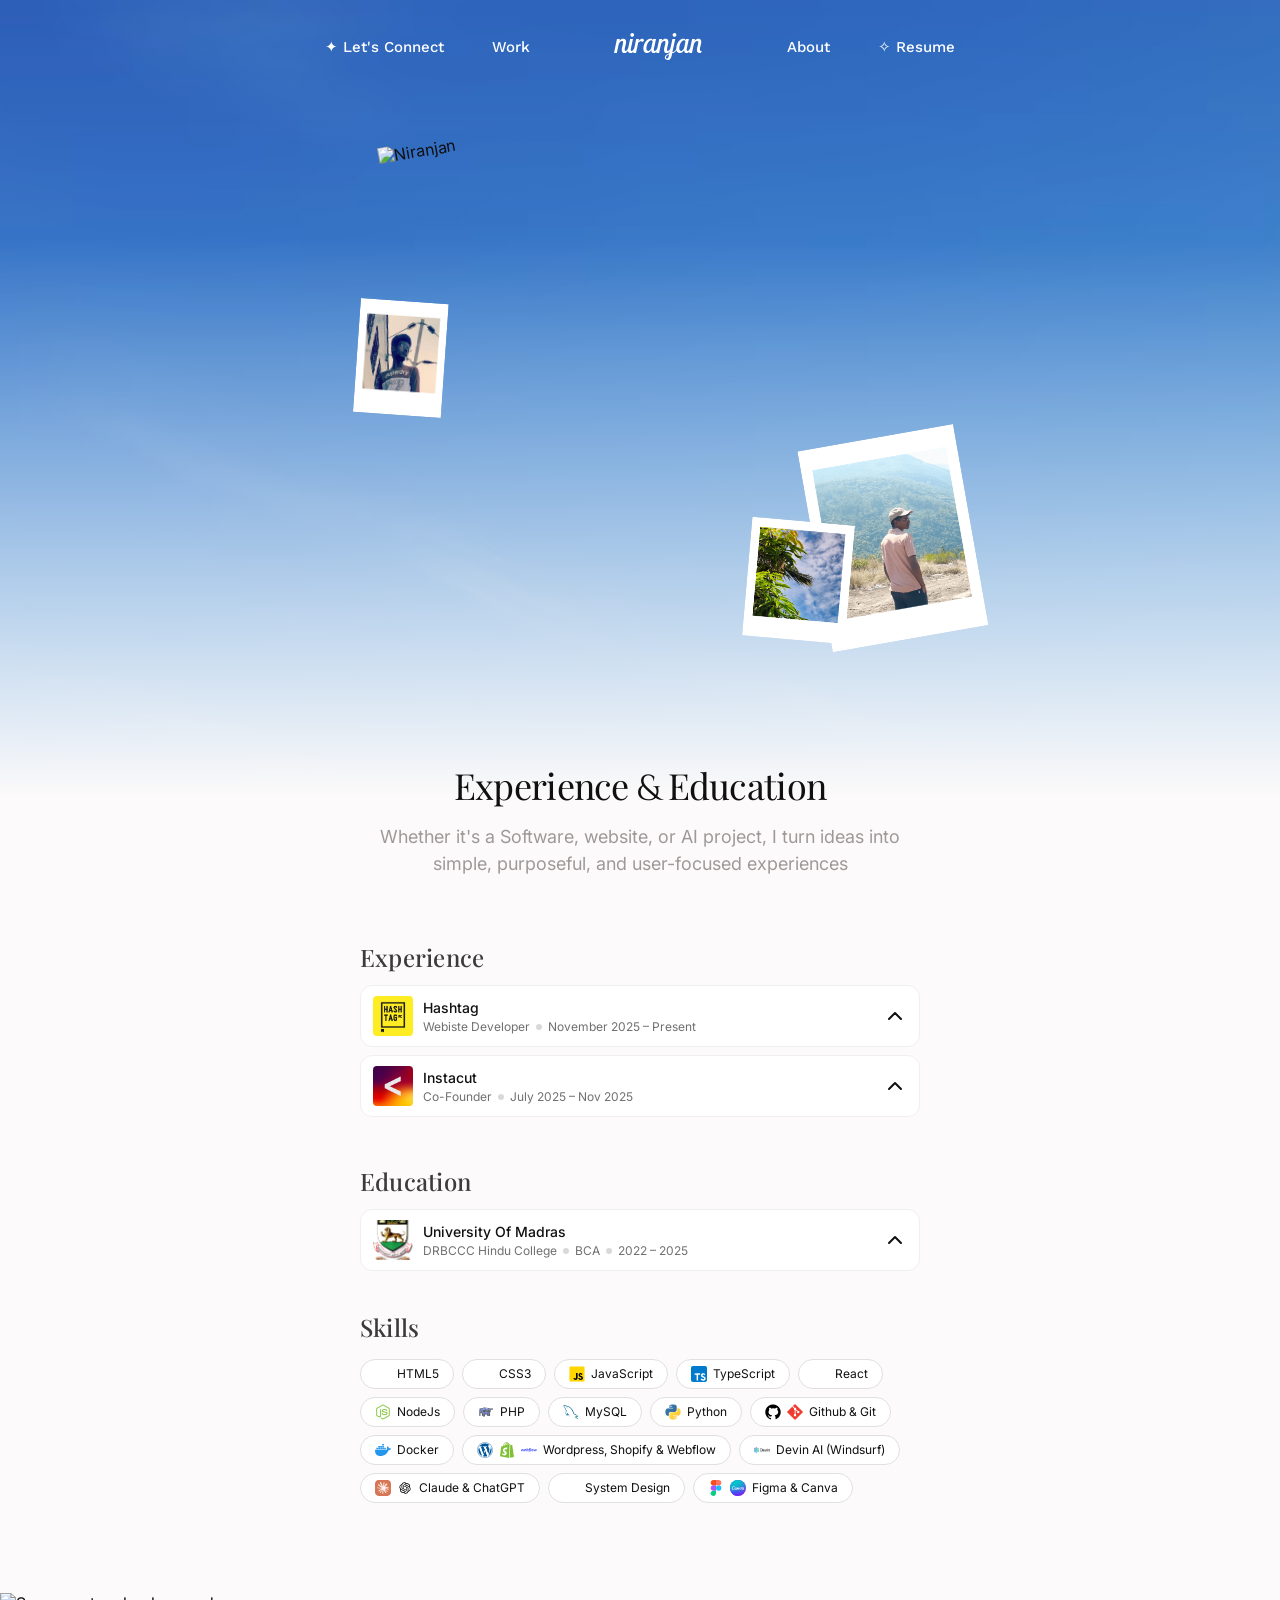
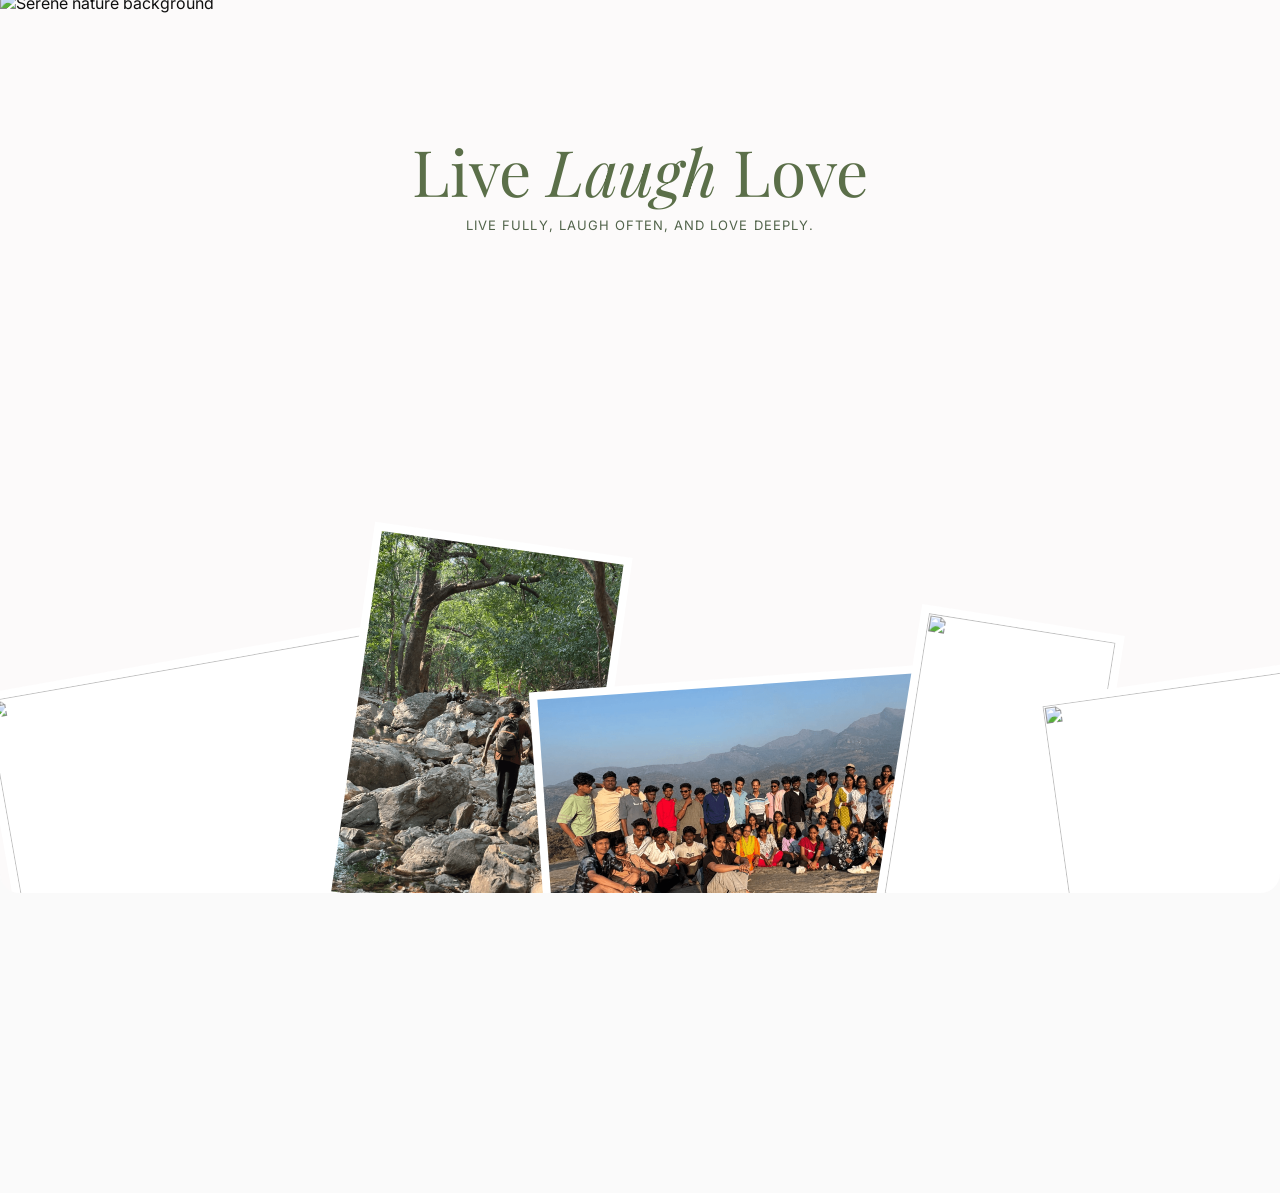
==== commit b1dcb9ed: "Experience & Education section updated" ====
--- a/about.html
+++ b/about.html
@@ -128,14 +128,14 @@
           <div class="card-body">
             <hr class="card-divider">
             <ul class="card-bullets">
-              <li>Redesigned internal dashboards and product workflows, improving usability and operational efficiency for internal teams.</li>
-              <li>Led redesign of the Trelif (premium furniture) experience, introducing improved product discovery and interaction patterns.</li>
-              <li>Designed and launched key monetization features — Buy, Advance Payment, and Protection Plan, optimizing the checkout flow.</li>
+              <li>Built and shipped client websites, landing pages, and e-commerce stores across React, Shopify, WordPress, and Webflow — delivering performant, responsive experiences.</li>
+              <li>Developed internal SaaS products including a brand management platform and a social media analytics reporting tool used by the agency.</li>
+              <li>Collaborated with designers and stakeholders across 10+ projects, owning frontend architecture, CMS setup, and performance optimization end to end.</li>
             </ul>
             <div class="card-tags">
-              <span class="tag tag-green">Bounce Rate ↓20%</span>
-              <span class="tag tag-blue">Engagement ↑65%</span>
-              <span class="tag tag-purple">Avg. Time on Page ↑40%</span>
+              <span class="tag tag-green">10+ Client Projects</span>
+              <span class="tag tag-blue">4 Softwares Built</span>
+              <span class="tag tag-purple">1,000+ Leads/Month Generated</span>
             </div>
           </div>
         </div>
@@ -147,7 +147,7 @@
             <div class="card-meta">
               <div class="card-company">Instacut</div>
               <div class="card-sub">
-                <span class="card-role">co-founder</span>
+                <span class="card-role">Co-Founder</span>
                 <span class="card-dot"></span>
                 <span class="card-date">July 2025 – Nov 2025</span>
               </div>
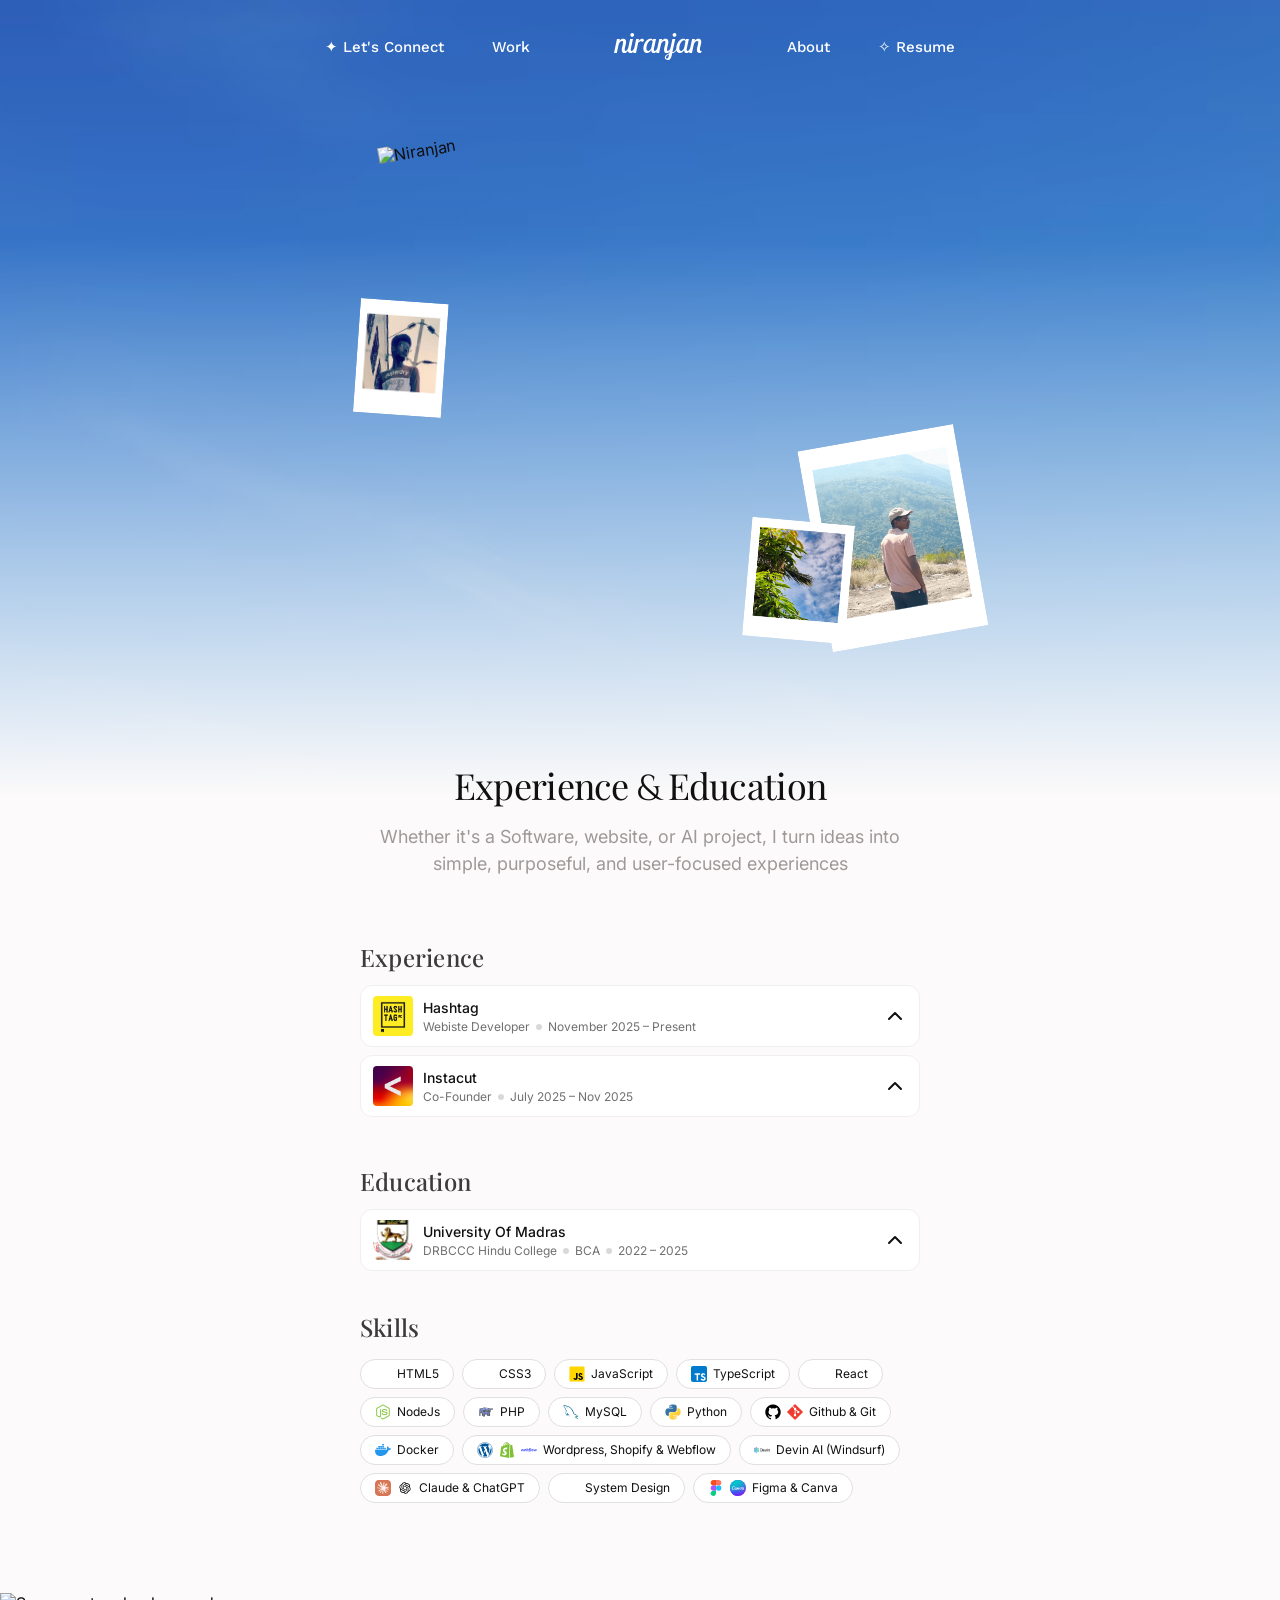
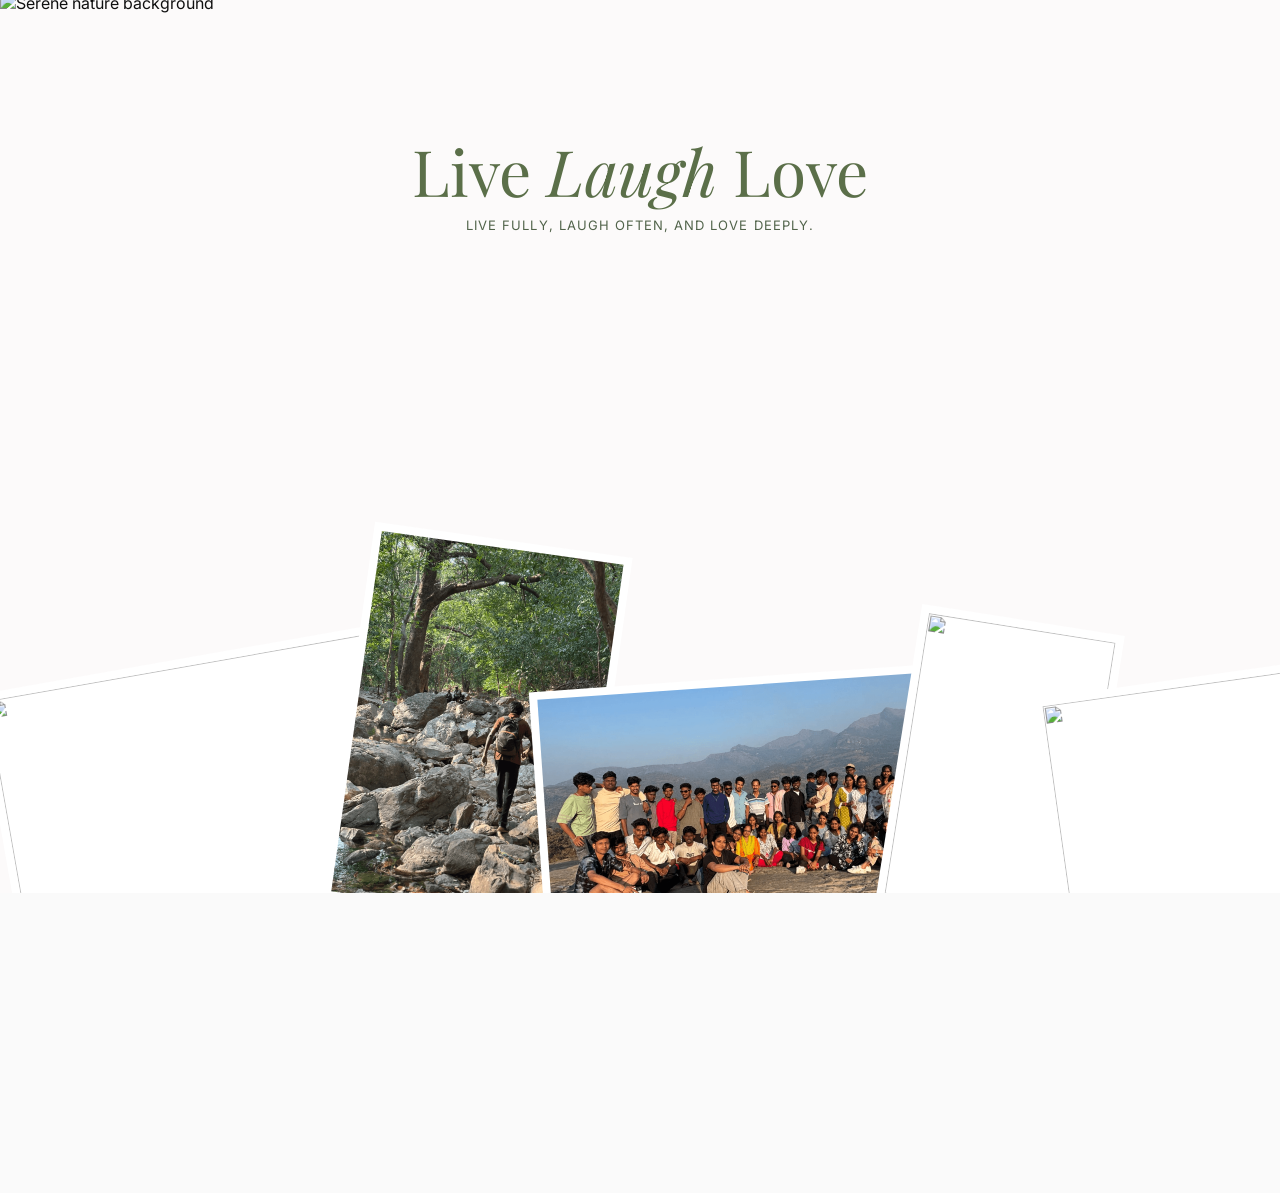
==== commit f48b700a: "production ready fixes." ====
--- a/about.html
+++ b/about.html
@@ -17,6 +17,9 @@
 
 <!-- NAVBAR -->
         <nav class="navbar">
+            <a href="index.html" class="nav-logo-mobile">
+                <img src="public/assets/icons/niranjan.svg" alt="Niranjan" class="nav-logo" fetchpriority="high" decoding="sync">
+            </a>
             <div class="nav-links-group">
                 <a href="mailto:aniranjan2004@gmail.com" class="nav-link">
                     <div class="nav-link-inner">
@@ -24,14 +27,14 @@
                         <span>✦ Let's Connect</span>
                     </div>
                 </a>
-                <a href="#work" class="nav-link">
+                <a href="index.html#work" class="nav-link">
                     <div class="nav-link-inner">
                         <span>Work</span>
                         <span>Work</span>
                     </div>
                 </a>
                 <a href="index.html">
-                  <img src="public/assets/icons/niranjan.svg" alt="Niranjan" class="nav-logo">
+                  <img src="public/assets/icons/niranjan.svg" alt="Niranjan" class="nav-logo" fetchpriority="high" decoding="sync">
                 </a>
                 <a href="about.html" class="nav-link">
                     <div class="nav-link-inner">
@@ -46,7 +49,19 @@
                     </div>
                 </a>
             </div>
+            <button class="menu-toggle" id="menu-toggle" aria-label="Open menu">Menu</button>
         </nav>
+
+        <div class="mobile-menu" id="mobile-menu">
+            <button class="mobile-menu-close" id="mobile-menu-close" aria-label="Close menu">Close</button>
+            <div class="mobile-menu-links">
+                <a href="index.html">Home</a>
+                <a href="index.html#work">Work</a>
+                <a href="about.html">About</a>
+                <a href="https://drive.google.com/file/d/1R5BVgg8N4prDzlqv-1EK7jpvKaX9labQ/view?usp=sharing" target="_blank">Resume</a>
+                <a href="mailto:aniranjan2004@gmail.com">Contact</a>
+            </div>
+        </div>
 
     <div class="main-wrapper">
 
@@ -64,11 +79,12 @@
     ></dotlottie-wc>
     <div class="hero-photo-stack">
     <!-- Main portrait -->
-    <img class="photo-main" src="public/assets/icons/paper.svg" alt="Niranjan" onclick="openLetter()" style="cursor:pointer;">
+    <img class="photo-main" src="public/assets/icons/paper.svg" alt="Niranjan" onclick="openLetter()" style="cursor:pointer;" fetchpriority="high" decoding="sync">
+    <img class="photo-main-mobile" src="public/assets/icons/paper-mobile.svg" alt="Niranjan" fetchpriority="high" decoding="sync">
     <!-- Side portraits -->
-    <img class="photo-portrait1" src="public/assets/images/about/niranjan1.png" alt="">
-    <img class="photo-portrait2" src="public/assets/images/about/niranjan2.png" alt="">
-    <img class="photo-landscape" src="public/assets/images/about/sky.png" alt="">
+    <img class="photo-portrait1" src="public/assets/images/about/niranjan1.png" alt="" fetchpriority="high" decoding="sync">
+    <img class="photo-portrait2" src="public/assets/images/about/niranjan2.png" alt="" fetchpriority="high" decoding="sync">
+    <img class="photo-landscape" src="public/assets/images/about/sky.png" alt="" fetchpriority="high" decoding="sync">
   </div>
 </section>
 
@@ -112,7 +128,7 @@
         <!-- Rentickle -->
         <div class="accordion-card" onclick="toggleCard(this)">
           <div class="card-header">
-            <img class="card-logo" src="public/assets/images/about/hashtag.png" alt="Hashtag">
+            <img class="card-logo" src="public/assets/images/about/hashtag.png" alt="Hashtag" loading="lazy" decoding="async">
             <div class="card-meta">
               <div class="card-company">Hashtag</div>
               <div class="card-sub">
@@ -128,9 +144,9 @@
           <div class="card-body">
             <hr class="card-divider">
             <ul class="card-bullets">
-              <li>Built and shipped client websites, landing pages, and e-commerce stores across React, Shopify, WordPress, and Webflow — delivering performant, responsive experiences.</li>
-              <li>Developed internal SaaS products including a brand management platform and a social media analytics reporting tool used by the agency.</li>
-              <li>Collaborated with designers and stakeholders across 10+ projects, owning frontend architecture, CMS setup, and performance optimization end to end.</li>
+              <li>Built and shipped client websites, landing pages, and e-commerce stores across <span style="color: blueviolet;">React, Shopify, WordPress, and Webflow</span> — delivering performant, responsive experiences.</li>
+              <li>Developed internal SaaS products including a <span style="color: blueviolet;">brand management platform</span> and a <span style="color: blueviolet;">reporting software</span> used by the agency.</li>
+              <li>Collaborated with designers and stakeholders across <span style="color: blueviolet;">10+ projects</span>, owning frontend architecture, CMS setup, and performance optimization end to end.</li>
             </ul>
             <div class="card-tags">
               <span class="tag tag-green">10+ Client Projects</span>
@@ -143,7 +159,7 @@
         <!-- Totality Corp -->
         <div class="accordion-card" onclick="toggleCard(this)">
           <div class="card-header">
-            <img class="card-logo" src="public/assets/images/about/instacut.png" alt="InstaCut" style="object-fit:contain;">
+            <img class="card-logo" src="public/assets/images/about/instacut.png" alt="InstaCut" style="object-fit:contain;" loading="lazy" decoding="async">
             <div class="card-meta">
               <div class="card-company">Instacut</div>
               <div class="card-sub">
@@ -178,7 +194,7 @@
 
         <div class="accordion-card" onclick="toggleCard(this)">
           <div class="card-header">
-            <img class="card-logo" src="public/assets/images/about/madras-university.png" alt="University Of Madras">
+            <img class="card-logo" src="public/assets/images/about/madras-university.png" alt="University Of Madras" loading="lazy" decoding="async">
             <div class="card-meta">
               <div class="card-company">University Of Madras</div>
               <div class="card-sub">
@@ -208,54 +224,54 @@
           <p class="skills-label">Skills</p>
           <div class="skills-grid">
             <span class="skill-pill">
-              <img src="https://framerusercontent.com/images/ukmuTyMJdiPz4SimpHiDBAeU.png" alt="">
+              <img src="https://framerusercontent.com/images/ukmuTyMJdiPz4SimpHiDBAeU.png" alt="" loading="lazy" decoding="async">
               HTML5
             </span>
             <span class="skill-pill">
-              <img src="https://framerusercontent.com/images/Sd2QKI3uytkiP9mJQQirVLv07QY.png" alt="">
+              <img src="https://framerusercontent.com/images/Sd2QKI3uytkiP9mJQQirVLv07QY.png" alt="" loading="lazy" decoding="async">
               CSS3
             </span>
             <span class="skill-pill">
-              <img src="public/assets/icons/skills/js.svg" alt="">
+              <img src="public/assets/icons/skills/js.svg" alt="" loading="lazy" decoding="async">
               JavaScript
             </span>
             <span class="skill-pill">
-              <img src="public/assets/icons/skills/typescript.svg" alt="">
+              <img src="public/assets/icons/skills/typescript.svg" alt="" loading="lazy" decoding="async">
               TypeScript
             </span>
             <span class="skill-pill">
-              <img src="https://framerusercontent.com/images/MJsxAOApPnA1B5Sj9H8xXHf47qk.png" alt="">
+              <img src="https://framerusercontent.com/images/MJsxAOApPnA1B5Sj9H8xXHf47qk.png" alt="" loading="lazy" decoding="async">
               React
             </span>
             <span class="skill-pill">
-              <img src="public/assets/icons/skills/node.svg" alt="">
+              <img src="public/assets/icons/skills/node.svg" alt="" loading="lazy" decoding="async">
               NodeJs
             </span>
             <span class="skill-pill">
-              <img src="public/assets/icons/skills/php.svg" alt="">
+              <img src="public/assets/icons/skills/php.svg" alt="" loading="lazy" decoding="async">
               PHP
             </span>
             <span class="skill-pill">
-              <img src="public/assets/icons/skills/mysql.svg" alt="">
+              <img src="public/assets/icons/skills/mysql.svg" alt="" loading="lazy" decoding="async">
               MySQL
             </span>
             <span class="skill-pill">
-              <img src="public/assets/icons/skills/py.svg" alt="">
+              <img src="public/assets/icons/skills/py.svg" alt="" loading="lazy" decoding="async">
               Python
             </span>
             <span class="skill-pill">
-              <img src="public/assets/icons/skills/github.svg" alt="">
-              <img src="public/assets/icons/skills/git.svg" alt="">
+              <img src="public/assets/icons/skills/github.svg" alt="" loading="lazy" decoding="async">
+              <img src="public/assets/icons/skills/git.svg" alt="" loading="lazy" decoding="async">
               Github &amp; Git
             </span>
             <span class="skill-pill">
-              <img src="public/assets/icons/skills/docker.svg" alt="">
+              <img src="public/assets/icons/skills/docker.svg" alt="" loading="lazy" decoding="async">
               Docker
             </span>
             <span class="skill-pill">
-              <img src="public/assets/icons/skills/wordpress.svg" alt="">
-              <img src="public/assets/icons/skills/shopify.svg" alt="">
-              <img src="public/assets/icons/skills/webflow1.svg" alt="">
+              <img src="public/assets/icons/skills/wordpress.svg" alt="" loading="lazy" decoding="async">
+              <img src="public/assets/icons/skills/shopify.svg" alt="" loading="lazy" decoding="async">
+              <img src="public/assets/icons/skills/webflow1.svg" alt="" loading="lazy" decoding="async">
               Wordpress, Shopify &amp; Webflow
             </span>
             <!-- <span class="skill-pill">
@@ -267,21 +283,21 @@
               Webflow
             </span> -->
             <span class="skill-pill">
-              <img src="public/assets/icons/skills/devin.png" alt="">
+              <img src="public/assets/icons/skills/devin.png" alt="" loading="lazy" decoding="async">
               Devin AI (Windsurf)
             </span>
             <span class="skill-pill">
-              <img src="public/assets/icons/skills/claude.svg" alt="">
-              <img src="public/assets/icons/skills/chatgpt.svg" alt="">
+              <img src="public/assets/icons/skills/claude.svg" alt="" loading="lazy" decoding="async">
+              <img src="public/assets/icons/skills/chatgpt.svg" alt="" loading="lazy" decoding="async">
               Claude & ChatGPT
             </span>
             <span class="skill-pill">
-              <img src="https://framerusercontent.com/images/UzRitgp1XWjh8Ueg2260X48p8.png" alt="">
+              <img src="https://framerusercontent.com/images/UzRitgp1XWjh8Ueg2260X48p8.png" alt="" loading="lazy" decoding="async">
               System Design
             </span>
             <span class="skill-pill">
-              <img src="public/assets/icons/skills/figma.svg" alt="">
-              <img src="public/assets/icons/skills/canva.svg" alt="">
+              <img src="public/assets/icons/skills/figma.svg" alt="" loading="lazy" decoding="async">
+              <img src="public/assets/icons/skills/canva.svg" alt="" loading="lazy" decoding="async">
               Figma &amp; Canva
             </span>
           </div>
@@ -294,26 +310,26 @@
 
 <!-- GALLERY / HAKUNA MATATA -->
 <section class="gallery-section">
-  <img class="gallery-bg" src="public/assets/images/about/lll/bg.png" alt="Serene nature background">
+  <img class="gallery-bg" src="public/assets/images/about/lll/bg.png" alt="Serene nature background" loading="lazy" decoding="async">
 
   <div class="gallery-text">
     <h2>Live <em>Laugh</em> Love</h2>
     <p>Live fully, laugh often, and love deeply.</p>
   </div>
   <div class="polaroid-float" style="width:420px;height:300px;bottom:-7%;left:0%;transform:rotate(-10deg);">
-    <img src="public/assets/images/about/lll/1.png" alt="">
+    <img src="public/assets/images/about/lll/1.png" alt="" loading="lazy" decoding="async">
   </div>
   <div class="polaroid-float" style="width:260px;height:400px;bottom:-5%;left:27%;transform:rotate(8deg);">
-    <img src="public/assets/images/about/lll/5.png" alt="">
+    <img src="public/assets/images/about/lll/5.png" alt="" loading="lazy" decoding="async">
   </div>
   <div class="polaroid-float" style="width:460px;height:280px;bottom:-7%;left:42%;transform:rotate(-4deg);">
-    <img src="public/assets/images/about/lll/4.png" alt="">
+    <img src="public/assets/images/about/lll/4.png" alt="" loading="lazy" decoding="async">
   </div>
   <div class="polaroid-float" style="width:205px;height:320px;bottom:-5%;left:70%;transform:rotate(9deg);">
-    <img src="public/assets/images/about/lll/8.png" alt="">
+    <img src="public/assets/images/about/lll/8.png" alt="" loading="lazy" decoding="async">
   </div>
   <div class="polaroid-float" style="width:290px;height:260px;bottom:-5%;left:82%;transform:rotate(-8deg);">
-    <img src="public/assets/images/about/lll/3.png" alt="">
+    <img src="public/assets/images/about/lll/3.png" alt="" loading="lazy" decoding="async">
   </div>
 </section>
 
@@ -321,7 +337,7 @@
 
     <!-- FOOTER (Sticky underneath wrapper) -->
     <footer class="footer">
-        <img src="https://framerusercontent.com/images/jcxIg0ZV0yKDXmeUEhqv7FK9Y.webp" alt="Background" class="footer-bg">
+        <img src="https://framerusercontent.com/images/jcxIg0ZV0yKDXmeUEhqv7FK9Y.webp" alt="Background" class="footer-bg" loading="lazy" decoding="async">
         
         <div class="footer-content">
             
@@ -329,16 +345,16 @@
                 <!-- Social Links -->
                 <div class="social-links">
                     <a href="mailto:aniranjan2004@gmail.com" class="social-link">
-                        <img src="https://framerusercontent.com/images/XbIeZJi5CO1p6mpJPpaR8ylKOU.svg?width=26&height=26" alt="Email">
+                        <img src="https://framerusercontent.com/images/XbIeZJi5CO1p6mpJPpaR8ylKOU.svg?width=26&height=26" alt="Email" loading="lazy" decoding="async">
                     </a>
                     <a href="https://x.com/_n1ran" class="social-link">
-                        <img src="public/assets/icons/social-media/x.svg" alt="X">
+                        <img src="public/assets/icons/social-media/x.svg" alt="X" loading="lazy" decoding="async">
                     </a>
                     <a href="https://www.linkedin.com/in/ni3an/" class="social-link">
-                        <img src="https://framerusercontent.com/images/FRI0z8WljXBnvEGx5xS5xIxd1Y.svg" alt="LinkedIn">
+                        <img src="https://framerusercontent.com/images/FRI0z8WljXBnvEGx5xS5xIxd1Y.svg" alt="LinkedIn" loading="lazy" decoding="async">
                     </a>
                     <a href="https://www.instagram.com/im.niran/" class="social-link">
-                        <img src="public/assets/icons/social-media/insta.svg" alt="Instagram">
+                        <img src="public/assets/icons/social-media/insta.svg" alt="Instagram" loading="lazy" decoding="async">
                     </a>
                 </div>
 
@@ -406,6 +422,42 @@
       document.body.style.overflow = '';
     }
   }
+
+  // Polaroid drag & snapback
+  document.querySelectorAll('.polaroid-float').forEach(el => {
+    const originalTransform = el.style.transform || '';
+    let isDragging = false;
+    let startX, startY;
+
+    el.addEventListener('pointerdown', (e) => {
+      isDragging = true;
+      el.setPointerCapture(e.pointerId);
+      startX = e.clientX;
+      startY = e.clientY;
+      el.style.transition = 'none';
+      el.style.cursor = 'grabbing';
+    });
+
+    el.addEventListener('pointermove', (e) => {
+      if (!isDragging) return;
+      e.preventDefault();
+      const dx = e.clientX - startX;
+      const dy = e.clientY - startY;
+      const base = originalTransform ? originalTransform + ' ' : '';
+      el.style.setProperty('transform', base + 'translate(' + dx + 'px,' + dy + 'px)', 'important');
+    });
+
+    el.addEventListener('pointerup', () => {
+      if (!isDragging) return;
+      isDragging = false;
+      el.style.cursor = 'grab';
+      el.style.transition = 'transform 0.3s ease-out';
+      el.style.setProperty('transform', originalTransform, 'important');
+      setTimeout(() => {
+        if (!isDragging) el.style.removeProperty('transform');
+      }, 320);
+    });
+  });
 </script>
 </body>
 </html>
--- a/css/about.css
+++ b/css/about.css
@@ -147,6 +147,10 @@
     box-shadow: none;
   }
 
+  .photo-main-mobile {
+    display: none;
+  }
+
   .photo-portrait1 {
     width: 170px;
     height: 240px;
@@ -541,6 +545,8 @@
     position: absolute;
     background: #fff;
     padding: 8px 8px 28px;
+    touch-action: none;
+    user-select: none;
     /* box-shadow: 10px 10px 4px rgba(0,0,0,0.25); */
     z-index: 3;
     cursor: grab;
@@ -636,19 +642,65 @@
     .nav-links-left .nav-btn:not(.nav-connect) { display: none; }
     .two-col { grid-template-columns: 1fr; }
     .exp-inner { padding: 0 16px; }
-    .exp-section { padding: 32px 0 48px; }
+    .exp-section { padding: 320px 0 48px; }
     .section-header h1 { font-size: 28px; }
     .section-header p { font-size: 12px; }
     .hero-section { height: auto; min-height: 400px; }
     .hero-photo-stack { width: 300px; height: 300px; }
-    .photo-main { width: 180px; height: 250px; }
-    .photo-portrait1 { width: 80px; height: 100px; right: 20px; }
-    .photo-portrait2 { width: 75px; height: 90px; left: 20px; top: 110px; }
+    .photo-main { display: none; }
+    .photo-main-mobile {
+      display: block;
+      width: 500px;
+      height: 580px;
+      position: absolute;
+      top: 120%;
+      left: 50%;
+      transform: translate(-50%, -50%) rotate(0deg);
+      object-position: center top;
+      background: none;
+      padding: 0;
+      box-shadow: none;
+    }
+    .photo-portrait1 { display: none; }
+    .photo-portrait2 { display: none; }
     .photo-landscape { display: none; }
-    .gallery-section { height: 50vh; }
-    .gallery-text { top: 55px; }
+    .gallery-section {
+      height: auto;
+      min-height: 420px;
+      padding: 90px 0 20px;
+      overflow: hidden;
+    }
+    .gallery-text { top: 40px; }
     .gallery-text h2 { font-size: 36px; }
-    .polaroid-float { display: none; }
+    .gallery-section > div:nth-child(3) {
+      width: 160px !important; height: 120px !important;
+      left: -4% !important; bottom: -5% !important;
+      transform: rotate(-10deg) !important;
+      z-index: 2 !important;
+    }
+    .gallery-section > div:nth-child(4) {
+      width: 110px !important; height: 150px !important;
+      left: 18% !important; bottom: 10% !important;
+      transform: rotate(6deg) !important;
+      z-index: 0 !important;
+    }
+    .gallery-section > div:nth-child(5) {
+      width: 170px !important; height: 100px !important;
+      left: 36% !important; bottom: -2% !important;
+      transform: rotate(-3deg) !important;
+      z-index: 2 !important;
+    }
+    .gallery-section > div:nth-child(6) {
+      width: 100px !important; height: 140px !important;
+      left: 70% !important; bottom: 12% !important;
+      transform: rotate(-8deg) !important;
+      z-index: 0 !important;
+    }
+    .gallery-section > div:nth-child(7) {
+      width: 140px !important; height: 110px !important;
+      left: 72% !important; bottom: -5% !important;
+      transform: rotate(-7deg) !important;
+    }
     footer { height: 400px; flex-direction: column; align-items: center; }
   }
 
--- a/css/style.css
+++ b/css/style.css
@@ -128,8 +128,8 @@
             background-color: var(--bg-color);
             position: relative;
             z-index: 10;
-            border-bottom-left-radius: 20px;
-            border-bottom-right-radius: 20px;
+            /* border-bottom-left-radius: 20px;
+            border-bottom-right-radius: 20px; */
             overflow: hidden;
         }
 
@@ -571,6 +571,99 @@
         color: #555;
     }
 
+    /* === MOBILE MENU === */
+    .nav-logo-mobile {
+        display: none;
+    }
+
+    .menu-toggle {
+        display: none;
+        background: #ffffff;
+        color: #101010;
+        border: 1px solid rgb(227, 227, 227);
+        border-radius: 100px;
+        padding: 8px 18px;
+        font-family: 'Work Sans', sans-serif;
+        font-size: 14px;
+        font-weight: 500;
+        cursor: pointer;
+        box-shadow: rgba(0, 0, 0, 0.07) 0px 0.6px 0.6px -1.25px, rgba(0, 0, 0, 0.06) 0px 2.3px 2.3px -2.5px;
+        transition: transform 0.2s ease, background 0.2s ease;
+    }
+
+    .menu-toggle:active {
+        transform: scale(0.96);
+    }
+
+    .mobile-menu {
+        position: fixed;
+        inset: 0;
+        z-index: 9998;
+        background: rgba(250, 250, 250, 0.98);
+        backdrop-filter: blur(20px);
+        -webkit-backdrop-filter: blur(20px);
+        display: flex;
+        flex-direction: column;
+        justify-content: flex-start;
+        align-items: flex-start;
+        gap: 0;
+        padding: 100px 0 40px;
+        opacity: 0;
+        pointer-events: none;
+        transition: opacity 0.4s ease;
+    }
+
+    .mobile-menu.active {
+        opacity: 1;
+        pointer-events: auto;
+    }
+
+    .mobile-menu-close {
+        position: absolute;
+        top: 20px;
+        right: 20px;
+        background: #ffffff;
+        color: #101010;
+        border: 1px solid rgb(227, 227, 227);
+        border-radius: 100px;
+        padding: 8px 18px;
+        font-family: 'Work Sans', sans-serif;
+        font-size: 14px;
+        font-weight: 500;
+        cursor: pointer;
+        box-shadow: rgba(0, 0, 0, 0.07) 0px 0.6px 0.6px -1.25px, rgba(0, 0, 0, 0.06) 0px 2.3px 2.3px -2.5px;
+        transition: transform 0.2s ease;
+    }
+
+    .mobile-menu-close:active {
+        transform: scale(0.96);
+    }
+
+    .mobile-menu-links {
+        display: flex;
+        flex-direction: column;
+        align-items: flex-start;
+        gap: 0px;
+        width: 100%;
+        max-width: 400px;
+        padding: 0 40px;
+    }
+
+    .mobile-menu-links a {
+        font-family: 'Inter', sans-serif;
+        font-size: 70px;
+        font-weight: 400;
+        color: #101010;
+        text-decoration: none;
+        transition: opacity 0.3s ease;
+        line-height: 1.3;
+        padding: 8px 0;
+    }
+
+    .mobile-menu-links a:hover {
+        opacity: 0.4;
+    }
+
     /* === ANIMATIONS === */
     @keyframes pulse {
         0% { transform: scale(0.95); opacity: 0.8; }
@@ -580,16 +673,146 @@
 
     /* === RESPONSIVE === */
     @media (max-width: 768px) {
-        .navbar { width: calc(100% - 20px); padding: 10px 14px; top: 10px; }
-        .nav-links-group { gap: 10px; }
-        .nav-link { font-size: 13px; padding: 0 2px; }
-        .nav-logo { height: 22px; margin: 0 16px; }
-        .work-card { width: 100%; max-width: 358px; height: 480px; }
-        .hero-passport { position: relative; bottom: auto; right: auto; margin-top: 40px; transform: rotate(-5deg); }
-        .badge-otw { position: relative; left: auto; top: auto; margin-top: 20px; }
-        .footer-row { flex-direction: column; gap: 20px; }
-        .side-work-content { flex-direction: column; align-items: flex-start; gap: 8px; }
+        /* Navbar */
+        .navbar {
+            width: calc(100% - 20px);
+            padding: 10px 16px;
+            top: 10px;
+            justify-content: space-between;
+            max-width: none;
+        }
+        .navbar.scrolled {
+            background-color: transparent;
+            border-color: transparent;
+            box-shadow: none;
+        }
+        .nav-links-group { display: none; }
+        .nav-logo-mobile { display: block; }
+        .nav-logo-mobile .nav-logo {
+            height: 24px;
+            margin: 0;
+            filter: brightness(0) invert(1);
+        }
+        .navbar.scrolled .nav-logo-mobile .nav-logo {
+            filter: brightness(0);
+        }
+        .menu-toggle { display: block; }
+
+        /* Hero */
+        .hero {
+            min-height: 100svh;
+            padding: 100px 20px 40px;
+            justify-content: flex-start;
+            padding-top: 160px;
+        }
+        .hero-top-row {
+            flex-direction: column-reverse;
+            align-items: center;
+            gap: 16px;
+            margin-bottom: 32px;
+            max-width: 100%;
+        }
+        .hero-subtitle {
+            font-size: 16px;
+            text-align: center;
+        }
+        .hero-title {
+            font-size: clamp(40px, 12vw, 72px);
+            line-height: 0.95;
+            margin-bottom: 4px;
+            text-align: center;
+        }
+        .hero-desc {
+            font-size: 16px;
+            max-width: 320px;
+            text-align: center;
+            margin-top: 8px;
+        }
+        .badge-otw {
+            position: relative;
+            left: auto;
+            top: auto;
+            font-size: 13px;
+            padding: 6px 10px;
+        }
+        .hero-passport {
+            position: relative;
+            top: auto;
+            right: auto;
+            bottom: auto;
+            left: auto;
+            margin-top: 40px;
+            width: 120px;
+            transform: rotate(-5deg);
+        }
+        .hero-lottie {
+            opacity: 0.3;
+            transform: scale(3.5);
+            transform-origin: center center;
+        }
+
+        /* Work grid */
+        .work-section { padding: 60px 16px; }
+        .work-grid {
+            flex-direction: column;
+            align-items: center;
+            gap: 16px;
+        }
+        .work-card {
+            width: 100%;
+            max-width: 100%;
+            height: 420px;
+            transform: translateY(30px) rotate(0deg);
+        }
+        .work-card:nth-child(1),
+        .work-card:nth-child(2),
+        .work-card:nth-child(3),
+        .work-card:nth-child(4) {
+            transform: translateY(30px) rotate(0deg);
+        }
+        .work-card.visible {
+            transform: translateY(0) rotate(0deg);
+        }
+        .work-card-overlay {
+            display: none;
+        }
+
+        /* Side works */
+        .side-works { padding: 40px 16px 20px; }
+        .side-works-title {
+            font-size: 24px;
+            max-width: 100%;
+        }
+        .side-work-item {
+            max-width: 100%;
+            padding: 14px 16px;
+        }
+        .side-work-text { font-size: 16px; }
+        .side-work-content {
+            flex-direction: column;
+            align-items: flex-start;
+            gap: 8px;
+        }
         .side-work-arrow { display: none; }
-        body { margin-bottom: 400px; } /* Adjust for taller stacked footer */
-        .footer { height: 400px; }
-    }
+
+        /* Footer */
+        .footer-row {
+            flex-direction: column;
+            gap: 20px;
+            align-items: center;
+        }
+        .footer-nav {
+            flex-wrap: wrap;
+            justify-content: center;
+            gap: 16px;
+        }
+        .footer-divider img {
+            height: 22px;
+        }
+        .footer-divider img:nth-child(2) { height: 28px; }
+        .footer-divider { border-bottom: none; margin-bottom: 0; transform: translateY(16px); }
+        .footer-credit { font-size: 13px; color: #ffffff; margin-top: 10px; }
+        .footer-bg { object-position: center 55%; }
+        body { margin-bottom: 340px; }
+        .footer { height: 340px; }
+    }
